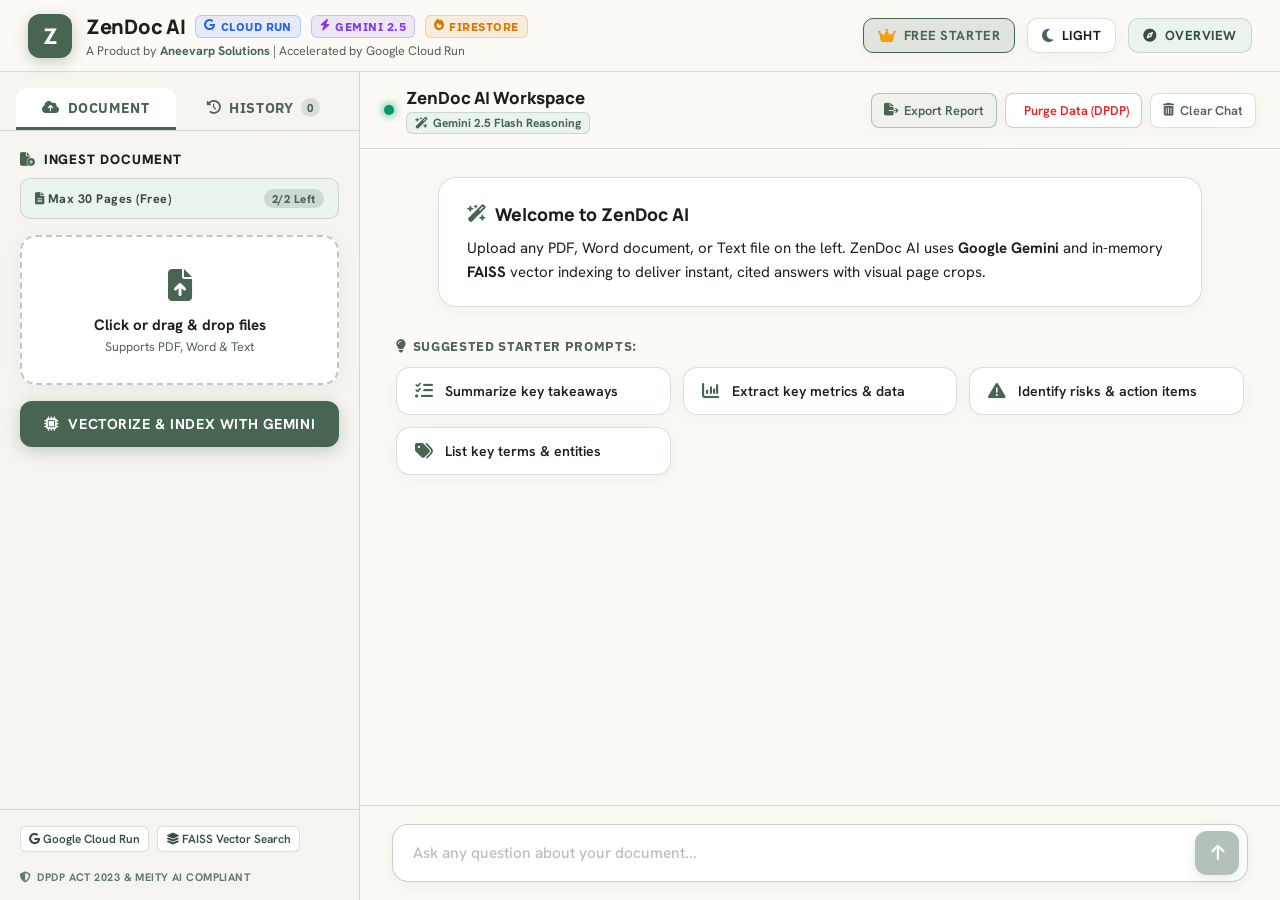
==== frontend/app.html @ d30028f1 "Add inline SVG favicon to prevent 404 console errors" ====
<!DOCTYPE html>
<html lang="en">
<head>
    <meta charset="UTF-8">
    <meta name="viewport" content="width=device-width, initial-scale=1.0">
    <title>ZenDoc AI - Enterprise Document Intelligence | Aneevarp Solutions</title>
    <link rel="icon" href="data:image/svg+xml,<svg xmlns=%22http://www.w3.org/2000/svg%22 viewBox=%220 0 100 100%22><text y=%22.9em%22 font-size=%2290%22>📄</text></svg>">
    <link rel="stylesheet" href="style.css?v=2.2.0">
    <link rel="preconnect" href="https://fonts.googleapis.com">
    <link rel="preconnect" href="https://fonts.gstatic.com" crossorigin>
    <link href="https://fonts.googleapis.com/css2?family=Hanken+Grotesk:wght@400;500;600;700&family=IBM+Plex+Sans:wght@500;600;700&family=Manrope:wght@600;700;800;900&family=JetBrains+Mono:wght@400;600&display=swap" rel="stylesheet">
    <link rel="stylesheet" href="https://cdnjs.cloudflare.com/ajax/libs/font-awesome/6.5.1/css/all.min.css">
</head>
<body>
    <!-- Top Navigation Bar -->
    <header class="top-navbar">
        <div class="brand-container">
            <a href="index.html" style="text-decoration:none;">
                <div class="brand-logo">
                    Z
                </div>
            </a>
            <div class="brand-text">
                <div class="brand-title-row">
                    <span class="brand-title">ZenDoc AI</span>
                    <span class="badge badge-gcp"><i class="fa-brands fa-google"></i> Cloud Run</span>
                    <span class="badge badge-gemini"><i class="fa-solid fa-bolt"></i> Gemini 2.5</span>
                    <span class="badge badge-firebase"><i class="fa-solid fa-fire"></i> Firestore</span>
                </div>
                <div class="brand-subtitle">A Product by <strong>Aneevarp Solutions</strong> | Accelerated by Google Cloud Run</div>
            </div>
        </div>

        <div class="nav-right">
            <!-- Active Plan Badge / Upgrade Button -->
            <a href="index.html#pricing" class="theme-toggle-btn" id="activePlanBtn" title="View & Upgrade Plan" style="background: rgba(71, 101, 80, 0.15); border-color: var(--primary); color: var(--primary); text-decoration: none;">
                <i class="fa-solid fa-crown" style="color: #F59E0B;"></i>
                <span id="activePlanLabel">Free Starter</span>
            </a>

            <!-- Theme Toggle Button (Light/Dark Mode Switcher) -->
            <button id="themeToggleBtn" class="theme-toggle-btn" title="Toggle Light / Dark Mode" aria-label="Toggle Theme">
                <i class="fa-solid fa-moon" id="themeIcon"></i>
                <span id="themeLabel">Light</span>
            </button>

            <!-- Landing Page Link -->
            <a href="index.html" class="nav-landing-link" title="View Landing Page & Pricing">
                <i class="fa-solid fa-compass"></i>
                <span>Overview</span>
            </a>

            <!-- Logged In User Profile -->
            <div id="userProfile" class="user-profile hidden">
                <div class="profile-avatar-wrapper" id="profileTrigger">
                    <img id="userAvatar" src="https://lh3.googleusercontent.com/a/default-user=s96-c" alt="Profile" class="user-avatar">
                    <div class="online-badge"></div>
                </div>
                
                <!-- Dropdown Menu -->
                <div class="profile-dropdown hidden" id="profileDropdown">
                    <div class="dropdown-header">
                        <p class="dropdown-name" id="dropdownUserName">Google Cloud User</p>
                        <p class="dropdown-email" id="dropdownUserEmail">user@googlecloud.apac</p>
                    </div>
                    <div class="dropdown-divider"></div>
                    <a href="index.html#pricing" class="dropdown-item" style="text-decoration:none; color:inherit;">
                        <i class="fa-solid fa-gem" style="color:#7C3AED;"></i>
                        <span id="dropdownPlanStatus">Plan: Free Starter</span>
                    </a>
                    <div class="dropdown-item" id="statsItem">
                        <i class="fa-solid fa-database"></i>
                        <span>Firestore Synced</span>
                    </div>
                    <div class="dropdown-divider"></div>
                    <button class="dropdown-logout-btn" id="logoutBtn">
                        <i class="fa-solid fa-arrow-right-from-bracket"></i>
                        <span>Sign Out</span>
                    </button>
                </div>
            </div>
        </div>
    </header>

    <!-- Mobile Workspace View Switcher (< 768px devices) -->
    <div class="mobile-view-switcher" id="mobileViewSwitcher">
        <button class="view-switch-btn active" id="viewBtnDocs">
            <i class="fa-solid fa-file-circle-plus"></i>
            <span>Document</span>
        </button>
        <button class="view-switch-btn" id="viewBtnChat">
            <i class="fa-solid fa-comments"></i>
            <span>Chat</span>
        </button>
    </div>

    <div class="app-container">
        <!-- Sidebar -->
        <aside class="sidebar" id="appSidebar">
            <!-- Sidebar Navigation Tabs -->
            <div class="sidebar-tabs">
                <button class="tab-btn active" id="tabUpload">
                    <i class="fa-solid fa-cloud-arrow-up"></i> Document
                </button>
                <button class="tab-btn" id="tabHistory">
                    <i class="fa-solid fa-clock-rotate-left"></i> History <span class="history-count" id="historyCount">0</span>
                </button>
            </div>

            <!-- TAB 1: Document Upload & Setup -->
            <div class="tab-content" id="uploadTabContent">
                <div class="setup-section" id="upload-section">
                    <div class="section-label">
                        <i class="fa-solid fa-file-circle-plus"></i> Ingest Document
                    </div>
                    <div class="limit-info" id="sidebarLimitInfo" style="display:flex; justify-content:space-between; align-items:center;">
                        <span id="limitInfoText"><i class="fa-solid fa-file-lines"></i> Max 30 Pages (Free)</span>
                        <span id="quotaRemainingPill" style="background:rgba(71,101,80,0.18); color:var(--primary); padding:2px 8px; border-radius:10px; font-weight:800; font-size:0.72rem;">2/2 Left</span>
                    </div>
                    <div class="file-upload-wrapper" id="dropZone">
                        <input type="file" id="pdfUpload" accept=".pdf,.docx,.txt" multiple>
                        <label for="pdfUpload" class="file-upload-btn">
                            <div class="upload-icon-pulse"><i class="fa-solid fa-file-arrow-up"></i></div>
                            <span class="upload-prompt">Click or drag & drop files</span>
                            <span class="upload-sub">Supports PDF, Word & Text</span>
                        </label>
                        <div id="file-name-container" class="file-name-container hidden">
                            <i class="fa-solid fa-file-lines"></i>
                            <span id="file-name">No file selected</span>
                        </div>
                    </div>
                    <button id="processBtn" class="primary-btn">
                        <i class="fa-solid fa-microchip"></i>
                        <span>Vectorize & Index with Gemini</span>
                    </button>
                </div>
                
                <div class="setup-section hidden" id="success-section">
                    <div class="success-icon"><i class="fa-solid fa-circle-check"></i></div>
                    <h3>Document Indexed</h3>
                    <p class="success-desc" id="successDocName">Your document is vectorized and ready for multi-turn reasoning.</p>
                    <button id="uploadAnotherBtn" class="secondary-btn">
                        <i class="fa-solid fa-arrows-rotate"></i> Upload New Document
                    </button>
                </div>

                <div id="status-indicator" class="status-hidden">
                    <div class="spinner"></div>
                    <span id="status-text">Embedding with Gemini...</span>
                </div>
            </div>

            <!-- TAB 2: Firestore History -->
            <div class="tab-content hidden" id="historyTabContent">
                <div class="history-header">
                    <span><i class="fa-solid fa-cloud"></i> Cloud Firestore History</span>
                </div>
                <div class="history-list" id="historyList">
                    <div class="history-empty">
                        <i class="fa-solid fa-box-archive"></i>
                        <p>No past sessions found. Upload a document to start a session.</p>
                    </div>
                </div>
            </div>

            <!-- Sidebar Footer Tech Badges -->
            <div class="sidebar-footer">
                <div class="tech-pill"><i class="fa-brands fa-google"></i> Google Cloud Run</div>
                <div class="tech-pill"><i class="fa-solid fa-layer-group"></i> FAISS Vector Search</div>
                <div class="sidebar-compliance-note">
                    <i class="fa-solid fa-shield-halved"></i> <span>DPDP Act 2023 & MeitY AI Compliant</span>
                </div>
            </div>
        </aside>

        <!-- Main Chat Area -->
        <main class="chat-area">
            <header class="chat-header">
                <div class="header-status">
                    <div class="glow-dot"></div>
                    <div class="chat-header-details">
                        <h2 id="activeDocTitle">ZenDoc AI Workspace</h2>
                        <span class="model-badge"><i class="fa-solid fa-wand-magic-sparkles"></i> Gemini 2.5 Flash Reasoning</span>
                    </div>
                </div>
                <div class="chat-header-actions">
                    <button id="exportReportBtn" class="icon-action-btn export-btn" title="Export Executive Intelligence Dossier (ZenDoc Pro)">
                        <i class="fa-solid fa-file-export"></i> <span>Export Report</span>
                    </button>
                    <button id="purgeDataBtn" class="icon-action-btn purge-btn" title="Purge & Erase All Document Data (DPDP Act 2023 Sec 12)">
                        <i class="fa-solid fa-shield-slash"></i> <span>Purge Data (DPDP)</span>
                    </button>
                    <button id="newChatBtn" class="icon-action-btn" title="Clear Conversation">
                        <i class="fa-solid fa-trash-can"></i> <span>Clear Chat</span>
                    </button>
                </div>
            </header>

            <!-- Chat Window Stream -->
            <div class="chat-window" id="chatWindow">
                <!-- Welcome Banner -->
                <div class="message system-msg">
                    <div class="msg-content">
                        <div class="system-welcome-title">
                            <i class="fa-solid fa-wand-magic-sparkles"></i> Welcome to ZenDoc AI
                        </div>
                        <p>Upload any PDF, Word document, or Text file on the left. ZenDoc AI uses <strong>Google Gemini</strong> and in-memory <strong>FAISS</strong> vector indexing to deliver instant, cited answers with visual page crops.</p>
                    </div>
                </div>

                <!-- Empty State Suggested Prompts -->
                <div class="suggested-prompts-container" id="suggestedPrompts">
                    <div class="prompts-title"><i class="fa-solid fa-lightbulb"></i> Suggested Starter Prompts:</div>
                    <div class="prompts-grid">
                        <button class="prompt-chip" data-prompt="Summarize this document in 5 key executive takeaways.">
                            <i class="fa-solid fa-list-check"></i>
                            <span>Summarize key takeaways</span>
                        </button>
                        <button class="prompt-chip" data-prompt="Extract all numerical data, statistics, and financial metrics from this document.">
                            <i class="fa-solid fa-chart-column"></i>
                            <span>Extract key metrics & data</span>
                        </button>
                        <button class="prompt-chip" data-prompt="What are the critical action items, risks, and recommendations outlined in this document?">
                            <i class="fa-solid fa-triangle-exclamation"></i>
                            <span>Identify risks & action items</span>
                        </button>
                        <button class="prompt-chip" data-prompt="List the main entities, organizations, and defined terms mentioned in this document.">
                            <i class="fa-solid fa-tags"></i>
                            <span>List key terms & entities</span>
                        </button>
                    </div>
                </div>
            </div>

            <!-- Chat Input Area -->
            <div class="chat-input-area">
                <div class="input-wrapper">
                    <input type="text" id="chatInput" placeholder="Ask any question about your document..." disabled>
                    <button id="sendBtn" class="send-btn" disabled title="Send message">
                        <i class="fa-solid fa-arrow-up"></i>
                    </button>
                </div>
            </div>
        </main>
    </div>

    <!-- SOFT PAYWALL & UPGRADE MODAL -->
    <div id="upgradePaywallModal" class="legal-modal-backdrop">
        <div class="legal-modal-card">
            <div class="legal-modal-header">
                <h3><i class="fa-solid fa-crown" style="color: #F59E0B;"></i> Unlock ZenDoc Pro</h3>
                <button class="legal-modal-close-btn" id="closePaywallBtn">&times;</button>
            </div>
            <div class="legal-modal-body" style="text-align: center;">
                <div style="font-size: 2.2rem; color: #F59E0B; margin-bottom: 12px;"><i class="fa-solid fa-sparkles"></i></div>
                <h4 id="paywallReasonTitle" style="font-size: 1.15rem; font-weight: 800; color: var(--text-primary); margin-bottom: 8px;">Plan Limit Reached</h4>
                <p id="paywallReasonDesc" style="font-size: 0.88rem; color: var(--text-muted); margin-bottom: 24px; line-height: 1.6;">
                    Your active plan limit has been reached. Upgrade to ZenDoc Pro or activate an instant 24-Hour Rapid Pass to proceed.
                </p>

                <div style="display: flex; flex-direction: column; gap: 12px;">
                    <a href="index.html#pricing" class="primary-btn" style="text-decoration: none; justify-content: center;">
                        <i class="fa-solid fa-crown" style="color: #F59E0B;"></i> Upgrade to ZenDoc Pro (₹299 / $8.99)
                    </a>
                    <a href="index.html#pricing" class="secondary-btn" style="text-decoration: none; justify-content: center; margin-top: 0; border-color: #F59E0B; color: #F59E0B;">
                        <i class="fa-solid fa-bolt"></i> Get 24-Hour Rapid Pass (₹49 / $0.99)
                    </a>
                </div>
            </div>
        </div>
    </div>

    <!-- DEDICATED DPDP DATA PURGE EXPLANATION & CONFIRMATION MODAL -->
    <div id="purgeExplainModal" class="legal-modal-backdrop">
        <div class="legal-modal-card" style="max-width: 500px;">
            <div class="legal-modal-header">
                <h3 style="display:flex; align-items:center; gap:8px; color:var(--danger-color); font-size:1.15rem;">
                    <i class="fa-solid fa-shield-halved"></i> 
                    <span>Data Erasure (DPDP Act 2023)</span>
                </h3>
                <button class="legal-modal-close-btn" id="closePurgeModalBtn">&times;</button>
            </div>
            <div class="legal-modal-body" style="padding: 22px 24px;">
                <div style="text-align:center; margin-bottom:16px;">
                    <div style="font-size:2.4rem; color:var(--danger-color); margin-bottom:8px;">
                        <i class="fa-solid fa-shield-slash"></i>
                    </div>
                    <h4 style="font-size:1.1rem; font-weight:800; color:var(--text-primary); margin-bottom:4px;">
                        What happens when you purge data?
                    </h4>
                    <p style="font-size:0.84rem; color:var(--text-muted); line-height:1.5;">
                        Under <strong>Section 12 of the Digital Personal Data Protection Act, 2023</strong>, exercising your Right to Erasure will immediately execute the following:
                    </p>
                </div>

                <div style="background:rgba(220,38,38,0.06); border:1px solid rgba(220,38,38,0.2); border-radius:14px; padding:14px 16px; margin-bottom:18px; font-size:0.85rem; color:var(--text-primary); display:flex; flex-direction:column; gap:10px; text-align:left;">
                    <div style="display:flex; align-items:flex-start; gap:10px;">
                        <i class="fa-solid fa-microchip" style="color:var(--danger-color); margin-top:2px;"></i>
                        <div><strong>Wipes Vector Embeddings:</strong> Clears all in-memory FAISS vector representations immediately.</div>
                    </div>
                    <div style="display:flex; align-items:flex-start; gap:10px;">
                        <i class="fa-solid fa-file-excel" style="color:var(--danger-color); margin-top:2px;"></i>
                        <div><strong>Deletes Cached Snippets:</strong> Removes temporary document chunks & visual crop buffers from container memory.</div>
                    </div>
                    <div style="display:flex; align-items:flex-start; gap:10px;">
                        <i class="fa-solid fa-database" style="color:var(--danger-color); margin-top:2px;"></i>
                        <div><strong>Clears Firestore Record:</strong> Erases the active session and chat messages from Cloud Firestore.</div>
                    </div>
                </div>

                <p style="font-size:0.82rem; font-weight:700; color:var(--danger-color); text-align:center; margin-bottom:18px;">
                    ⚠️ This action cannot be reversed. You will need to re-upload your document to ask questions again.
                </p>

                <div style="display:flex; gap:10px; justify-content:center;">
                    <button class="secondary-btn" id="cancelPurgeBtn" style="margin-top:0; width:45%; justify-content:center;">
                        <i class="fa-solid fa-xmark"></i> Keep Data
                    </button>
                    <button class="primary-btn" id="confirmPurgeBtn" style="width:55%; background:var(--danger-color); justify-content:center; box-shadow:0 4px 15px rgba(220,38,38,0.35);">
                        <i class="fa-solid fa-trash-can"></i> Yes, Purge All
                    </button>
                </div>
            </div>
        </div>
    </div>

    <!-- CUSTOM CONFIRMATION MODAL -->
    <div id="confirmActionModal" class="legal-modal-backdrop">
        <div class="legal-modal-card" style="max-width: 460px;">
            <div class="legal-modal-header">
                <h3 id="confirmModalTitle"><i class="fa-solid fa-shield-halved" style="color:var(--primary);"></i> Confirmation</h3>
                <button class="legal-modal-close-btn" id="closeConfirmModalBtn">&times;</button>
            </div>
            <div class="legal-modal-body" style="text-align: center;">
                <div id="confirmModalIcon" style="font-size: 2.2rem; color: var(--danger-color); margin-bottom: 12px;">
                    <i class="fa-solid fa-triangle-exclamation"></i>
                </div>
                <h4 id="confirmModalSubtitle" style="font-size: 1.05rem; font-weight: 800; color: var(--text-primary); margin-bottom: 8px;">Are you sure?</h4>
                <p id="confirmModalDesc" style="font-size: 0.86rem; color: var(--text-muted); margin-bottom: 22px; line-height: 1.6;">
                    This action cannot be undone.
                </p>
                <div style="display: flex; gap: 10px; justify-content: center;">
                    <button class="secondary-btn" id="confirmCancelBtn" style="margin-top: 0; width: 45%;">Cancel</button>
                    <button class="primary-btn" id="confirmProceedBtn" style="width: 55%; background: var(--danger-color);">Confirm</button>
                </div>
            </div>
        </div>
    </div>

    <!-- IMAGE LIGHTBOX MODAL -->
    <div id="imageLightboxModal" class="legal-modal-backdrop" style="background: rgba(0,0,0,0.85); z-index: 10000000;">
        <div style="position: relative; max-width: 90vw; max-height: 90vh; display: flex; flex-direction: column; align-items: center;">
            <button id="closeLightboxBtn" style="position: absolute; top: -45px; right: 0; background: none; border: none; color: #FFFFFF; font-size: 2.2rem; cursor: pointer; line-height: 1;">&times;</button>
            <img id="lightboxImg" src="" alt="Visual Grounding Citation Zoom" style="max-width: 100%; max-height: 85vh; border-radius: 12px; box-shadow: 0 20px 50px rgba(0,0,0,0.6); border: 2px solid rgba(255,255,255,0.2);">
            <div id="lightboxCaption" style="color: #F8FAFC; margin-top: 12px; font-weight: 700; font-size: 0.92rem; font-family: 'Manrope', sans-serif;"></div>
        </div>
    </div>

    <!-- TOAST NOTIFICATION CONTAINER -->
    <div id="toastBox" class="toast-container"></div>

    <!-- Scripts -->
    <script type="module" src="firebase-config.js"></script>
    <script type="module" src="script.js"></script>
</body>
</html>
---- frontend/style.css ----
/* ==============================================================================
   Aneevarp DocAI — Enterprise Workspace Stylesheet (Light & Dark Dual Engine)
   Brand-aligned with Aneevarp Solutions (https://aneevarpsolutions.vercel.app/)
   ============================================================================== */

/* ==============================================================================
   1. CSS VARIABLES & THEME TOKENS
   ============================================================================== */

/* LIGHT MODE (Default: Ivory, Forest Sage, Deep Slate) */
:root, [data-theme="light"] {
    --bg-main: #FCFAF5;
    --bg-surface: #FFFFFF;
    --bg-surface-elevated: #F7F6F1;
    --bg-sidebar: #F5F4EE;
    --bg-navbar: #FCFAF5;
    
    --text-primary: #1A1F1F;
    --text-secondary: #354E3D;
    --text-muted: #526357;
    --text-dim: #738478;
    
    --primary: #476550;
    --primary-hover: #37503E;
    --primary-container: #7D9D85;
    --primary-fixed: #C9EBD0;
    --primary-light: #EBF3ED;
    --on-primary: #FFFFFF;
    
    --sage-muted: #A2BCA8;
    --border-color: rgba(71, 101, 80, 0.2);
    --border-hover: #476550;
    
    --card-shadow: 0 4px 20px rgba(26, 31, 31, 0.05);
    --card-shadow-hover: 0 10px 30px rgba(26, 31, 31, 0.09);
    
    --gcp-blue: #2563EB;
    --gemini-purple: #7C3AED;
    --success-color: #059669;
    --warning-color: #D97706;
    --danger-color: #DC2626;
    
    --user-msg-bg: #476550;
    --user-msg-text: #FFFFFF;
    --ai-msg-bg: #FFFFFF;
    --ai-msg-text: #1A1F1F;
    --ai-msg-border: rgba(71, 101, 80, 0.2);
    
    --input-bg: #FFFFFF;
    --input-border: rgba(71, 101, 80, 0.3);
    --input-text: #1A1F1F;
}

/* DARK MODE (Deep Forest Obsidian, Emerald Glow, Crisp White) */
[data-theme="dark"] {
    --bg-main: #0B100E;
    --bg-surface: #131C17;
    --bg-surface-elevated: #17221C;
    --bg-sidebar: #0E1612;
    --bg-navbar: #0B100E;
    
    --text-primary: #F8FAFC;
    --text-secondary: #C9EBD0;
    --text-muted: #94A3B8;
    --text-dim: #64748B;
    
    --primary: #476550;
    --primary-hover: #5A7D65;
    --primary-container: #7D9D85;
    --primary-fixed: #C9EBD0;
    --primary-light: rgba(71, 101, 80, 0.25);
    --on-primary: #FFFFFF;
    
    --sage-muted: #A2BCA8;
    --border-color: rgba(162, 188, 168, 0.2);
    --border-hover: #7D9D85;
    
    --card-shadow: 0 4px 20px rgba(0, 0, 0, 0.4);
    --card-shadow-hover: 0 10px 30px rgba(0, 0, 0, 0.6);
    
    --gcp-blue: #60A5FA;
    --gemini-purple: #A78BFA;
    --success-color: #10B981;
    --warning-color: #F59E0B;
    --danger-color: #EF4444;
    
    --user-msg-bg: rgba(71, 101, 80, 0.4);
    --user-msg-text: #F8FAFC;
    --ai-msg-bg: #131C17;
    --ai-msg-text: #F8FAFC;
    --ai-msg-border: rgba(162, 188, 168, 0.2);
    
    --input-bg: #131C17;
    --input-border: rgba(162, 188, 168, 0.25);
    --input-text: #F8FAFC;
}

/* ==============================================================================
   2. GLOBAL RESETS & TYPOGRAPHY
   ============================================================================== */
* {
    box-sizing: border-box;
    margin: 0;
    padding: 0;
    font-family: 'Hanken Grotesk', 'Inter', system-ui, -apple-system, sans-serif;
    transition: background-color 0.2s ease, border-color 0.2s ease, color 0.2s ease;
}

h1, h2, h3, h4, .brand-title {
    font-family: 'Manrope', sans-serif;
}

.badge, .font-caps, .limit-info, .history-header, .prompts-title {
    font-family: 'IBM Plex Sans', sans-serif;
    letter-spacing: 0.04em;
}

body {
    background-color: var(--bg-main);
    color: var(--text-primary);
    height: 100vh;
    display: flex;
    flex-direction: column;
    overflow: hidden;
}

/* ==============================================================================
   3. TOP NAVIGATION BAR
   ============================================================================== */
.top-navbar {
    height: 72px;
    background: var(--bg-navbar);
    border-bottom: 1px solid var(--border-color);
    display: flex;
    justify-content: space-between;
    align-items: center;
    padding: 0 28px;
    z-index: 100;
}

.brand-container {
    display: flex;
    align-items: center;
    gap: 14px;
}

.brand-logo {
    width: 44px;
    height: 44px;
    border-radius: 12px;
    background: var(--primary);
    display: flex;
    align-items: center;
    justify-content: center;
    font-family: 'Manrope', sans-serif;
    font-size: 1.35rem;
    font-weight: 800;
    color: var(--on-primary);
    box-shadow: 0 4px 15px rgba(71, 101, 80, 0.3);
    cursor: pointer;
    transition: transform 0.2s ease;
}

.brand-logo:hover {
    transform: scale(1.05);
}

.brand-text {
    display: flex;
    flex-direction: column;
    gap: 3px;
}

.brand-title-row {
    display: flex;
    align-items: center;
    gap: 10px;
}

.brand-title {
    font-size: 1.25rem;
    font-weight: 800;
    color: var(--text-primary);
    letter-spacing: -0.3px;
}

.badge {
    font-size: 0.72rem;
    font-weight: 700;
    padding: 3px 8px;
    border-radius: 6px;
    display: inline-flex;
    align-items: center;
    gap: 5px;
    text-transform: uppercase;
}

.badge-gcp {
    background: rgba(37, 99, 235, 0.1);
    color: var(--gcp-blue);
    border: 1px solid rgba(37, 99, 235, 0.25);
}

.badge-gemini {
    background: rgba(124, 58, 237, 0.1);
    color: var(--gemini-purple);
    border: 1px solid rgba(124, 58, 237, 0.25);
}

.badge-firebase {
    background: rgba(217, 119, 6, 0.1);
    color: var(--warning-color);
    border: 1px solid rgba(217, 119, 6, 0.25);
}

.brand-subtitle {
    font-size: 0.78rem;
    color: var(--text-muted);
}
.brand-subtitle strong {
    color: var(--primary);
    font-weight: 700;
}

/* User & Controls Section */
.nav-right {
    display: flex;
    align-items: center;
    gap: 12px;
}

/* THEME TOGGLE BUTTON */
.theme-toggle-btn {
    background: var(--bg-surface);
    border: 1px solid var(--border-color);
    color: var(--text-primary);
    padding: 8px 14px;
    border-radius: 10px;
    font-size: 0.82rem;
    font-weight: 700;
    font-family: 'IBM Plex Sans', sans-serif;
    text-transform: uppercase;
    letter-spacing: 0.04em;
    cursor: pointer;
    display: flex;
    align-items: center;
    gap: 8px;
    box-shadow: var(--card-shadow);
    transition: all 0.2s cubic-bezier(0.16, 1, 0.3, 1);
}

.theme-toggle-btn:hover {
    border-color: var(--primary);
    color: var(--primary);
    transform: translateY(-1px);
    box-shadow: var(--card-shadow-hover);
}

.theme-toggle-btn i {
    font-size: 0.95rem;
    color: var(--primary);
}

.nav-landing-link {
    display: flex;
    align-items: center;
    gap: 8px;
    color: var(--text-secondary);
    text-decoration: none;
    font-size: 0.82rem;
    font-weight: 700;
    font-family: 'IBM Plex Sans', sans-serif;
    text-transform: uppercase;
    letter-spacing: 0.04em;
    padding: 8px 14px;
    border-radius: 10px;
    background: var(--primary-light);
    border: 1px solid var(--border-color);
    transition: all 0.2s ease;
}

.nav-landing-link:hover {
    background: rgba(71, 101, 80, 0.18);
    border-color: var(--primary);
    color: var(--primary);
    transform: translateY(-1px);
}

.google-auth-btn {
    background: #FFFFFF;
    color: #1F2937;
    border: 1px solid rgba(0, 0, 0, 0.12);
    padding: 8px 16px;
    border-radius: 10px;
    font-size: 0.85rem;
    font-weight: 700;
    font-family: 'IBM Plex Sans', sans-serif;
    text-transform: uppercase;
    letter-spacing: 0.03em;
    display: flex;
    align-items: center;
    gap: 8px;
    cursor: pointer;
    transition: all 0.2s ease;
    box-shadow: 0 2px 8px rgba(0, 0, 0, 0.06);
}

.google-auth-btn img {
    width: 18px;
    height: 18px;
}

.google-auth-btn:hover {
    background: #F8FAFC;
    transform: translateY(-1px);
    box-shadow: 0 4px 14px rgba(0, 0, 0, 0.12);
}

.user-profile {
    position: relative;
}

.profile-avatar-wrapper {
    position: relative;
    cursor: pointer;
    display: flex;
    align-items: center;
    border-radius: 50%;
    padding: 2px;
    border: 2px solid var(--primary);
    transition: all 0.2s ease;
}

.profile-avatar-wrapper:hover {
    transform: scale(1.05);
}

.user-avatar {
    width: 36px;
    height: 36px;
    border-radius: 50%;
    object-fit: cover;
}

.online-badge {
    position: absolute;
    bottom: 0;
    right: 0;
    width: 10px;
    height: 10px;
    background: var(--success-color);
    border-radius: 50%;
    border: 2px solid var(--bg-main);
}

.profile-dropdown {
    position: absolute;
    top: calc(100% + 12px);
    right: 0;
    width: 240px;
    background: var(--bg-surface);
    border: 1px solid var(--border-color);
    border-radius: 16px;
    padding: 12px;
    box-shadow: var(--card-shadow-hover);
    animation: dropdownFadeIn 0.2s ease;
    z-index: 200;
}

@keyframes dropdownFadeIn {
    from { opacity: 0; transform: translateY(-8px); }
    to { opacity: 1; transform: translateY(0); }
}

.dropdown-header {
    padding: 8px 10px;
}

.dropdown-name {
    font-size: 0.92rem;
    font-weight: 700;
    color: var(--text-primary);
}

.dropdown-email {
    font-size: 0.78rem;
    color: var(--text-muted);
    overflow: hidden;
    text-overflow: ellipsis;
    white-space: nowrap;
    margin-top: 2px;
}

.dropdown-divider {
    height: 1px;
    background: var(--border-color);
    margin: 8px 0;
}

.dropdown-item {
    padding: 8px 10px;
    font-size: 0.82rem;
    color: var(--text-secondary);
    display: flex;
    align-items: center;
    gap: 10px;
    font-weight: 600;
}

.dropdown-logout-btn {
    width: 100%;
    background: rgba(220, 38, 38, 0.08);
    color: var(--danger-color);
    border: 1px solid rgba(220, 38, 38, 0.25);
    padding: 9px;
    border-radius: 8px;
    font-size: 0.85rem;
    font-weight: 700;
    font-family: 'IBM Plex Sans', sans-serif;
    text-transform: uppercase;
    cursor: pointer;
    display: flex;
    align-items: center;
    justify-content: center;
    gap: 8px;
    transition: all 0.2s ease;
}

.dropdown-logout-btn:hover {
    background: rgba(220, 38, 38, 0.16);
}

/* ==============================================================================
   4. MAIN APP LAYOUT (SIDEBAR + CHAT AREA)
   ============================================================================== */
.app-container {
    display: flex;
    flex: 1;
    overflow: hidden;
    position: relative;
}

/* SIDEBAR */
.sidebar {
    width: 360px;
    background: var(--bg-sidebar);
    border-right: 1px solid var(--border-color);
    display: flex;
    flex-direction: column;
    z-index: 10;
}

/* Sidebar Navigation Tabs */
.sidebar-tabs {
    display: flex;
    padding: 16px 16px 0;
    gap: 8px;
    border-bottom: 1px solid var(--border-color);
}

.tab-btn {
    flex: 1;
    background: transparent;
    border: none;
    color: var(--text-muted);
    padding: 10px 14px;
    font-size: 0.86rem;
    font-weight: 700;
    font-family: 'IBM Plex Sans', sans-serif;
    text-transform: uppercase;
    letter-spacing: 0.04em;
    border-radius: 10px 10px 0 0;
    cursor: pointer;
    display: flex;
    align-items: center;
    justify-content: center;
    gap: 8px;
    transition: all 0.2s ease;
    border-bottom: 3px solid transparent;
}

.tab-btn:hover {
    color: var(--text-primary);
    background: rgba(71, 101, 80, 0.06);
}

.tab-btn.active {
    color: var(--primary);
    background: var(--bg-surface);
    border-bottom: 3px solid var(--primary);
}

.history-count {
    background: rgba(71, 101, 80, 0.15);
    color: var(--primary);
    font-size: 0.72rem;
    padding: 2px 6px;
    border-radius: 10px;
    font-weight: 800;
}

.tab-btn.active .history-count {
    background: var(--primary);
    color: white;
}

/* Tab Content */
.tab-content {
    flex: 1;
    padding: 20px;
    overflow-y: auto;
    display: flex;
    flex-direction: column;
}

/* UPLOAD SECTION */
.section-label {
    font-size: 0.84rem;
    text-transform: uppercase;
    letter-spacing: 0.06em;
    font-weight: 800;
    color: var(--text-primary);
    margin-bottom: 10px;
    display: flex;
    align-items: center;
    gap: 8px;
}
.section-label i {
    color: var(--primary);
}

.limit-info {
    font-size: 0.78rem;
    color: var(--text-secondary);
    background: var(--primary-light);
    padding: 10px 14px;
    border-radius: 10px;
    margin-bottom: 16px;
    display: flex;
    align-items: center;
    gap: 8px;
    border: 1px solid var(--border-color);
    font-weight: 700;
}
.limit-info i {
    color: var(--primary);
}

.file-upload-wrapper {
    position: relative;
    margin-bottom: 16px;
}

.file-upload-wrapper input[type="file"] { 
    display: none; 
}

.file-upload-btn {
    display: flex;
    flex-direction: column;
    align-items: center;
    justify-content: center;
    padding: 28px 16px;
    background: var(--bg-surface);
    border: 2px dashed rgba(71, 101, 80, 0.35);
    border-radius: 16px;
    text-align: center;
    cursor: pointer;
    box-shadow: var(--card-shadow);
    transition: all 0.3s cubic-bezier(0.16, 1, 0.3, 1);
}

.file-upload-btn:hover {
    background: var(--primary-light);
    border-color: var(--primary);
    transform: translateY(-2px);
    box-shadow: var(--card-shadow-hover);
}

.upload-icon-pulse {
    font-size: 2rem;
    color: var(--primary);
    margin-bottom: 8px;
}

.upload-prompt {
    font-size: 0.94rem;
    font-weight: 700;
    color: var(--text-primary);
}

.upload-sub {
    font-size: 0.78rem;
    color: var(--text-muted);
    margin-top: 4px;
}

.file-name-container {
    margin-top: 10px;
    padding: 10px 14px;
    background: var(--primary-light);
    border: 1px solid var(--border-color);
    border-radius: 10px;
    font-size: 0.84rem;
    font-weight: 700;
    color: var(--primary);
    display: flex;
    align-items: center;
    gap: 8px;
    overflow: hidden;
}

#file-name {
    white-space: nowrap;
    overflow: hidden;
    text-overflow: ellipsis;
}

.primary-btn {
    width: 100%;
    background: var(--primary);
    color: var(--on-primary) !important;
    border: none;
    padding: 14px;
    border-radius: 12px;
    font-weight: 700;
    font-family: 'IBM Plex Sans', sans-serif;
    text-transform: uppercase;
    letter-spacing: 0.04em;
    cursor: pointer;
    transition: all 0.3s cubic-bezier(0.16, 1, 0.3, 1);
    display: flex;
    justify-content: center;
    align-items: center;
    gap: 10px;
    font-size: 0.9rem;
    box-shadow: 0 4px 15px rgba(71, 101, 80, 0.28);
}

.primary-btn:hover:not(:disabled) {
    background: var(--primary-hover);
    transform: translateY(-2px);
    box-shadow: 0 8px 25px rgba(71, 101, 80, 0.4);
}

.primary-btn:disabled {
    opacity: 0.65;
    cursor: not-allowed;
    box-shadow: none;
}

.secondary-btn {
    width: 100%;
    background: var(--bg-surface);
    color: var(--text-primary);
    border: 1px solid var(--border-color);
    padding: 12px;
    border-radius: 12px;
    font-weight: 700;
    font-family: 'IBM Plex Sans', sans-serif;
    text-transform: uppercase;
    letter-spacing: 0.04em;
    cursor: pointer;
    transition: all 0.2s ease;
    display: flex;
    justify-content: center;
    align-items: center;
    gap: 8px;
    margin-top: 15px;
    font-size: 0.85rem;
}

.secondary-btn:hover {
    background: var(--primary-light);
    border-color: var(--primary);
    color: var(--primary);
}

/* SUCCESS SECTION */
.hidden { display: none !important; }

#success-section {
    text-align: center;
    background: rgba(5, 150, 105, 0.08);
    border: 1px solid rgba(5, 150, 105, 0.25);
    padding: 24px 16px;
    border-radius: 16px;
    animation: fadeIn 0.3s ease;
}

.success-icon {
    font-size: 2.8rem;
    color: var(--success-color);
    margin-bottom: 10px;
}

.success-desc {
    font-size: 0.88rem;
    color: var(--text-primary);
    line-height: 1.5;
}

/* STATUS SPINNER */
.status-hidden { display: none !important; }
#status-indicator {
    display: flex;
    align-items: center;
    justify-content: center;
    gap: 12px;
    margin-top: 16px;
    padding: 14px;
    background: var(--bg-surface);
    border-radius: 12px;
    border: 1px solid var(--border-color);
    font-size: 0.85rem;
    font-weight: 700;
    color: var(--primary);
}

.spinner {
    width: 20px;
    height: 20px;
    border: 3px solid rgba(71, 101, 80, 0.2);
    border-top-color: var(--primary);
    border-radius: 50%;
    animation: spin 1s linear infinite;
}

@keyframes spin { to { transform: rotate(360deg); } }

/* HISTORY LIST */
.history-header {
    font-size: 0.82rem;
    color: var(--text-muted);
    font-family: 'IBM Plex Sans', sans-serif;
    text-transform: uppercase;
    letter-spacing: 0.05em;
    font-weight: 700;
    margin-bottom: 12px;
}

.history-list {
    display: flex;
    flex-direction: column;
    gap: 10px;
}

.history-item {
    background: var(--bg-surface);
    border: 1px solid var(--border-color);
    border-radius: 12px;
    padding: 12px 14px;
    cursor: pointer;
    transition: all 0.2s ease;
    display: flex;
    align-items: center;
    justify-content: space-between;
    gap: 10px;
    box-shadow: var(--card-shadow);
}

.history-item:hover {
    background: var(--primary-light);
    border-color: var(--primary);
    transform: translateX(2px);
}

.history-item.active {
    background: var(--primary-light);
    border-color: var(--primary);
}

.history-info {
    display: flex;
    flex-direction: column;
    gap: 3px;
    overflow: hidden;
}

.history-title {
    font-size: 0.88rem;
    font-weight: 700;
    color: var(--text-primary);
    white-space: nowrap;
    overflow: hidden;
    text-overflow: ellipsis;
}

.history-meta {
    font-size: 0.74rem;
    color: var(--text-muted);
    display: flex;
    align-items: center;
    gap: 6px;
}

.history-delete-btn {
    background: transparent;
    border: none;
    color: var(--text-muted);
    font-size: 0.85rem;
    cursor: pointer;
    padding: 6px;
    border-radius: 6px;
    transition: all 0.2s ease;
}

.history-delete-btn:hover {
    color: var(--danger-color);
    background: rgba(220, 38, 38, 0.1);
}

.history-empty {
    text-align: center;
    padding: 40px 16px;
    color: var(--text-muted);
}
.history-empty i {
    font-size: 2.2rem;
    margin-bottom: 12px;
    opacity: 0.5;
}
.history-empty p {
    font-size: 0.84rem;
    line-height: 1.5;
}

/* Sidebar Footer */
.sidebar-footer {
    padding: 16px 20px;
    border-top: 1px solid var(--border-color);
    display: flex;
    flex-wrap: wrap;
    gap: 8px;
}

.tech-pill {
    font-size: 0.74rem;
    font-weight: 600;
    color: var(--text-secondary);
    background: var(--bg-surface);
    padding: 4px 8px;
    border-radius: 6px;
    border: 1px solid var(--border-color);
}

/* ==============================================================================
   5. MAIN CHAT AREA
   ============================================================================== */
.chat-area {
    flex: 1;
    display: flex;
    flex-direction: column;
    position: relative;
    background: var(--bg-main);
}

.chat-header {
    padding: 14px 24px;
    border-bottom: 1px solid var(--border-color);
    display: flex;
    justify-content: space-between;
    align-items: center;
    gap: 16px;
    background: var(--bg-navbar);
}

.header-status {
    display: flex;
    align-items: center;
    gap: 12px;
    min-width: 0;
    flex: 1;
}

.chat-header-details {
    min-width: 0;
}

.glow-dot {
    width: 10px;
    height: 10px;
    background: var(--success-color);
    border-radius: 50%;
    box-shadow: 0 0 10px var(--success-color);
    animation: pulse 2s infinite;
    flex-shrink: 0;
}

@keyframes pulse {
    0% { transform: scale(1); opacity: 1; }
    50% { transform: scale(1.3); opacity: 0.6; }
    100% { transform: scale(1); opacity: 1; }
}

.chat-header-details h2 {
    font-size: 1.05rem;
    font-weight: 800;
    color: var(--text-primary);
    white-space: nowrap;
    overflow: hidden;
    text-overflow: ellipsis;
    margin: 0;
}

.model-badge {
    font-size: 0.74rem;
    font-weight: 700;
    color: var(--primary);
    background: var(--primary-light);
    border: 1px solid var(--border-color);
    padding: 2px 8px;
    border-radius: 6px;
    display: inline-flex;
    align-items: center;
    gap: 5px;
    margin-top: 3px;
}

.chat-header-actions {
    display: flex;
    align-items: center;
    gap: 8px;
    flex-shrink: 0;
}

.icon-action-btn {
    background: var(--bg-surface);
    border: 1px solid var(--border-color);
    color: var(--text-muted);
    padding: 8px 12px;
    border-radius: 8px;
    font-size: 0.8rem;
    font-weight: 600;
    cursor: pointer;
    display: flex;
    align-items: center;
    gap: 6px;
    box-shadow: var(--card-shadow);
    transition: all 0.2s ease;
    white-space: nowrap;
}

.icon-action-btn:hover {
    background: rgba(220, 38, 38, 0.08);
    color: var(--danger-color);
    border-color: var(--danger-color);
}

.icon-action-btn.export-btn {
    border-color: rgba(71, 101, 80, 0.35);
    color: var(--primary);
    background: rgba(71, 101, 80, 0.06);
}

.icon-action-btn.export-btn:hover {
    background: var(--primary);
    color: #FFFFFF !important;
    border-color: var(--primary);
}

.icon-action-btn.purge-btn {
    border-color: rgba(220, 38, 38, 0.3);
    color: var(--danger-color);
}

.icon-action-btn.purge-btn:hover {
    background: rgba(220, 38, 38, 0.12);
    border-color: var(--danger-color);
}

.sidebar-compliance-note {
    width: 100%;
    margin-top: 10px;
    font-size: 0.68rem;
    font-weight: 700;
    color: var(--primary);
    text-transform: uppercase;
    letter-spacing: 0.04em;
    display: flex;
    align-items: center;
    gap: 6px;
    opacity: 0.85;
}

/* AI STATUTORY LABELS (MeitY AI Compliance) */
.ai-statutory-label {
    font-size: 0.72rem;
    font-weight: 700;
    color: var(--primary);
    text-transform: uppercase;
    letter-spacing: 0.05em;
    margin-bottom: 6px;
    display: flex;
    align-items: center;
    gap: 6px;
    font-family: 'IBM Plex Sans', sans-serif;
}

.shimmer-box {
    display: flex;
    flex-direction: column;
    gap: 8px;
    min-width: 280px;
}

.shimmer-line {
    height: 12px;
    border-radius: 6px;
    background: linear-gradient(90deg, rgba(162, 188, 168, 0.2) 25%, rgba(162, 188, 168, 0.45) 50%, rgba(162, 188, 168, 0.2) 75%);
    background-size: 200% 100%;
    animation: shimmerAnim 1.4s infinite;
}

.line-1 { width: 90%; }
.line-2 { width: 75%; }
.line-3 { width: 50%; }

@keyframes shimmerAnim {
    0% { background-position: 200% 0; }
    100% { background-position: -200% 0; }
}

.error-bubble {
    color: var(--danger-color);
    display: flex;
    align-items: center;
    gap: 8px;
    font-weight: 600;
}

/* CHAT WINDOW STREAM */
.chat-window {
    flex: 1;
    padding: 28px 36px;
    overflow-y: auto;
    display: flex;
    flex-direction: column;
    gap: 22px;
    scroll-behavior: smooth;
    background: var(--bg-main);
}

.chat-window::-webkit-scrollbar {
    width: 6px;
}
.chat-window::-webkit-scrollbar-thumb {
    background: var(--sage-muted);
    border-radius: 3px;
}

.message {
    max-width: 82%;
    animation: fadeIn 0.35s ease;
}

@keyframes fadeIn {
    from { opacity: 0; transform: translateY(10px); }
    to { opacity: 1; transform: translateY(0); }
}

.user-msg {
    align-self: flex-end;
}
.user-msg .msg-content {
    background: var(--user-msg-bg);
    color: var(--user-msg-text);
    padding: 14px 20px;
    border-radius: 18px 18px 4px 18px;
    font-size: 0.96rem;
    font-weight: 500;
    box-shadow: 0 4px 15px rgba(71, 101, 80, 0.25);
    line-height: 1.5;
}

.ai-msg {
    align-self: flex-start;
}
.ai-msg .msg-content {
    background: var(--ai-msg-bg);
    color: var(--ai-msg-text);
    border: 1px solid var(--ai-msg-border);
    padding: 22px 26px;
    border-radius: 18px 18px 18px 4px;
    line-height: 1.7;
    font-size: 0.96rem;
    box-shadow: var(--card-shadow);
}

.ai-msg .msg-content ul, 
.ai-msg .msg-content ol {
    margin: 10px 0 10px 20px;
}

.ai-msg .msg-content li {
    margin-bottom: 6px;
}

.ai-msg .msg-content b, 
.ai-msg .msg-content strong {
    color: var(--primary);
    font-weight: 800;
}

.ai-msg .msg-content a {
    color: var(--gcp-blue);
    text-decoration: underline;
}

.ai-msg .msg-content code {
    background: var(--primary-light);
    padding: 2px 6px;
    border-radius: 4px;
    font-size: 0.88rem;
    color: var(--primary);
    font-family: 'JetBrains Mono', monospace;
    font-weight: 600;
}

.ai-msg .msg-content table {
    width: 100%;
    border-collapse: collapse;
    margin: 14px 0;
    font-size: 0.88rem;
    border: 1px solid var(--border-color);
    border-radius: 10px;
    overflow: hidden;
    box-shadow: 0 2px 8px rgba(0, 0, 0, 0.04);
}

.ai-msg .msg-content th {
    background: var(--primary-light);
    color: var(--primary);
    font-weight: 800;
    text-align: left;
    padding: 10px 14px;
    border-bottom: 1.5px solid var(--border-color);
}

.ai-msg .msg-content td {
    padding: 9px 14px;
    border-bottom: 1px solid var(--border-color);
    color: var(--text-primary);
}

.ai-msg .msg-content tr:nth-child(even) {
    background: rgba(162, 188, 168, 0.08);
}

.ai-msg .msg-content tr:hover {
    background: rgba(162, 188, 168, 0.16);
}

.system-msg {
    align-self: center;
    max-width: 90%;
}
.system-msg .msg-content {
    background: var(--bg-surface);
    border: 1px solid var(--border-color);
    padding: 22px 28px;
    border-radius: 18px;
    color: var(--text-primary);
    font-size: 0.94rem;
    line-height: 1.6;
    box-shadow: var(--card-shadow);
}

.system-welcome-title {
    font-weight: 800;
    color: var(--text-primary);
    margin-bottom: 8px;
    font-size: 1.1rem;
    display: flex;
    align-items: center;
    gap: 8px;
    font-family: 'Manrope', sans-serif;
}
.system-welcome-title i {
    color: var(--primary);
}

/* Suggested Prompts Grid */
.suggested-prompts-container {
    margin-top: 8px;
}

.prompts-title {
    font-size: 0.84rem;
    font-weight: 800;
    font-family: 'IBM Plex Sans', sans-serif;
    text-transform: uppercase;
    letter-spacing: 0.05em;
    color: var(--text-muted);
    margin-bottom: 12px;
    display: flex;
    align-items: center;
    gap: 6px;
}

.prompts-grid {
    display: grid;
    grid-template-columns: repeat(auto-fit, minmax(240px, 1fr));
    gap: 12px;
}

.prompt-chip {
    background: var(--bg-surface);
    border: 1px solid var(--border-color);
    padding: 14px 18px;
    border-radius: 14px;
    color: var(--text-primary);
    font-size: 0.88rem;
    font-weight: 600;
    text-align: left;
    cursor: pointer;
    display: flex;
    align-items: center;
    gap: 12px;
    box-shadow: var(--card-shadow);
    transition: all 0.3s cubic-bezier(0.16, 1, 0.3, 1);
}

.prompt-chip i {
    font-size: 1.1rem;
    color: var(--primary);
    flex-shrink: 0;
}

.prompt-chip:hover {
    background: var(--primary-light);
    border-color: var(--primary);
    transform: translateY(-2px);
    box-shadow: var(--card-shadow-hover);
    color: var(--primary);
}

/* Source Image Visual Grounding */
.source-image-wrapper {
    margin-top: 16px;
    padding-top: 14px;
    border-top: 1px solid var(--border-color);
}

.source-label {
    font-size: 0.82rem;
    color: var(--primary);
    font-weight: 700;
    margin-bottom: 10px;
    display: flex;
    align-items: center;
    gap: 6px;
}

.source-image-wrapper img {
    max-width: 100%;
    border-radius: 12px;
    border: 1px solid var(--border-color);
    box-shadow: 0 8px 30px rgba(0, 0, 0, 0.12);
    cursor: pointer;
    transition: transform 0.3s;
}

.source-image-wrapper img:hover {
    transform: scale(1.02);
}

/* ==============================================================================
   6. INPUT AREA
   ============================================================================== */
.chat-input-area {
    padding: 18px 32px;
    border-top: 1px solid var(--border-color);
    background: var(--bg-navbar);
}

.input-wrapper {
    display: flex;
    align-items: center;
    gap: 10px;
    background: var(--input-bg);
    border: 1.5px solid var(--input-border);
    border-radius: 16px;
    padding: 6px 8px 6px 20px;
    box-shadow: var(--card-shadow);
    transition: all 0.2s ease;
}

.input-wrapper:focus-within {
    border-color: var(--primary);
    box-shadow: 0 0 0 3px rgba(71, 101, 80, 0.2);
}

.input-wrapper input {
    flex: 1;
    font-size: 0.96rem;
    background: transparent;
    border: none;
    color: var(--input-text);
    outline: none;
    padding: 10px 0;
    font-weight: 500;
}

.input-wrapper input::placeholder {
    color: var(--text-muted);
}

.send-btn {
    background: var(--primary);
    border: none;
    width: 44px;
    height: 44px;
    border-radius: 12px;
    color: var(--on-primary);
    cursor: pointer;
    transition: all 0.2s ease;
    font-size: 1.1rem;
    display: flex;
    justify-content: center;
    align-items: center;
    box-shadow: 0 4px 12px rgba(71, 101, 80, 0.3);
    flex-shrink: 0;
}

.send-btn:disabled, .input-wrapper input:disabled {
    opacity: 0.4;
    cursor: not-allowed;
}

.send-btn:not(:disabled):hover {
    background: var(--primary-hover);
    transform: scale(1.05);
    box-shadow: 0 6px 18px rgba(71, 101, 80, 0.5);
}

/* Mobile Workspace View Switcher (< 768px devices) */
.mobile-view-switcher {
    display: none;
    background: var(--bg-navbar);
    border-bottom: 1px solid var(--border-color);
    padding: 8px 12px;
    gap: 8px;
    z-index: 20;
}

.view-switch-btn {
    flex: 1;
    padding: 10px;
    border-radius: 10px;
    border: 1px solid var(--border-color);
    background: var(--bg-surface);
    color: var(--text-muted);
    font-weight: 700;
    font-size: 0.86rem;
    font-family: 'IBM Plex Sans', sans-serif;
    cursor: pointer;
    display: flex;
    align-items: center;
    justify-content: center;
    gap: 8px;
    transition: all 0.2s ease;
}

.view-switch-btn.active {
    background: var(--primary);
    color: #FFFFFF !important;
    border-color: var(--primary);
    box-shadow: 0 2px 8px rgba(71, 101, 80, 0.3);
}

/* ==============================================================================
   6.5 MODAL BACKDROPS & SOFT PAYWALL DIALOGS
   ============================================================================== */
.legal-modal-backdrop {
    display: none;
    position: fixed;
    top: 0;
    left: 0;
    width: 100vw;
    height: 100vh;
    background: rgba(11, 16, 14, 0.72);
    backdrop-filter: blur(8px);
    -webkit-backdrop-filter: blur(8px);
    z-index: 999999;
    align-items: center;
    justify-content: center;
    padding: 20px;
    opacity: 0;
    pointer-events: none;
    transition: opacity 0.25s ease;
}

.legal-modal-backdrop.active {
    display: flex !important;
    opacity: 1;
    pointer-events: auto;
}

.legal-modal-card {
    background: var(--bg-surface);
    border: 1px solid var(--border-color);
    border-radius: 20px;
    width: 100%;
    max-width: 520px;
    box-shadow: 0 25px 60px rgba(0, 0, 0, 0.4);
    overflow: hidden;
    animation: modalPop 0.3s cubic-bezier(0.16, 1, 0.3, 1);
}

@keyframes modalPop {
    from { opacity: 0; transform: scale(0.92) translateY(15px); }
    to { opacity: 1; transform: scale(1) translateY(0); }
}

.legal-modal-header {
    padding: 18px 24px;
    border-bottom: 1px solid var(--border-color);
    display: flex;
    align-items: center;
    justify-content: space-between;
}

.legal-modal-header h3 {
    font-size: 1.2rem;
    font-weight: 800;
    color: var(--text-primary);
    margin: 0;
}

.legal-modal-close-btn {
    background: transparent;
    border: none;
    font-size: 1.6rem;
    color: var(--text-muted);
    cursor: pointer;
    line-height: 1;
    padding: 4px 8px;
    border-radius: 6px;
    transition: all 0.2s ease;
}

.legal-modal-close-btn:hover {
    color: var(--danger-color);
    background: rgba(220, 38, 38, 0.1);
}

.legal-modal-body {
    padding: 24px;
    color: var(--text-primary);
}

/* ==============================================================================
   6.6 TOAST NOTIFICATIONS
   ============================================================================== */
.toast-container {
    position: fixed;
    bottom: 24px;
    right: 24px;
    z-index: 1000000;
    display: flex;
    flex-direction: column;
    gap: 10px;
    pointer-events: none;
}

.toast-item {
    background: var(--bg-surface);
    color: var(--text-primary);
    border: 1px solid var(--border-color);
    padding: 14px 20px;
    border-radius: 14px;
    box-shadow: 0 10px 30px rgba(0, 0, 0, 0.25);
    font-size: 0.9rem;
    font-weight: 600;
    display: flex;
    align-items: center;
    gap: 10px;
    pointer-events: auto;
    animation: toastSlide 0.3s cubic-bezier(0.16, 1, 0.3, 1);
    transition: all 0.3s ease;
}

.toast-item.success {
    border-color: var(--primary);
    border-left: 4px solid var(--primary);
}

.toast-item.error {
    border-color: var(--danger-color);
    border-left: 4px solid var(--danger-color);
}

@keyframes toastSlide {
    from { opacity: 0; transform: translateY(20px) scale(0.95); }
    to { opacity: 1; transform: translateY(0) scale(1); }
}

/* ==============================================================================
   7. RESPONSIVE QUERIES (Ultra-Wide, Tablet, Mobile & Foldables)
   ============================================================================== */
@media (min-width: 1440px) {
    .app-container {
        max-width: 1600px;
        margin: 0 auto;
    }
    .top-navbar {
        max-width: 100%;
    }
}

@media (max-width: 900px) {
    .sidebar { width: 300px; }
    .brand-subtitle { display: none; }
}

@media (max-width: 768px) {
    .mobile-view-switcher {
        display: flex;
    }
    .top-navbar {
        height: auto;
        min-height: 56px;
        padding: 8px 12px;
    }
    .brand-title-row .badge {
        display: none;
    }
    .brand-title {
        font-size: 1rem;
    }
    .theme-toggle-btn span {
        display: none;
    }
    .nav-landing-link span {
        display: none;
    }
    .google-auth-btn span {
        display: none;
    }
    .google-auth-btn {
        padding: 7px 10px;
    }
    
    .app-container {
        flex-direction: column;
        height: calc(100vh - 116px);
    }
    
    /* Toggle between full-screen sidebar and full-screen chat on mobile */
    body.mobile-view-docs .sidebar {
        display: flex !important;
        width: 100%;
        height: 100%;
        max-height: none;
        border-right: none;
        border-bottom: none;
    }
    body.mobile-view-docs .chat-area {
        display: none !important;
    }
    
    body.mobile-view-chat .sidebar {
        display: none !important;
    }
    body.mobile-view-chat .chat-area {
        display: flex !important;
        width: 100%;
        height: 100%;
    }

    .chat-header {
        padding: 10px 14px;
    }
    .chat-header-details h2 {
        font-size: 0.95rem;
    }
    .model-badge {
        font-size: 0.7rem;
        padding: 3px 8px;
    }
    .chat-input-area {
        padding: 10px 12px;
    }
    .input-wrapper {
        padding: 4px 6px 4px 14px;
    }
    .input-wrapper input {
        font-size: 0.88rem;
    }
    .send-btn {
        width: 38px;
        height: 38px;
        font-size: 0.95rem;
    }
    .prompts-grid {
        grid-template-columns: 1fr;
    }
}

@media (max-width: 420px) {
    .brand-title {
        font-size: 0.92rem;
    }
    .nav-right {
        gap: 6px;
    }
    .chat-header-actions span {
        display: none;
    }
}
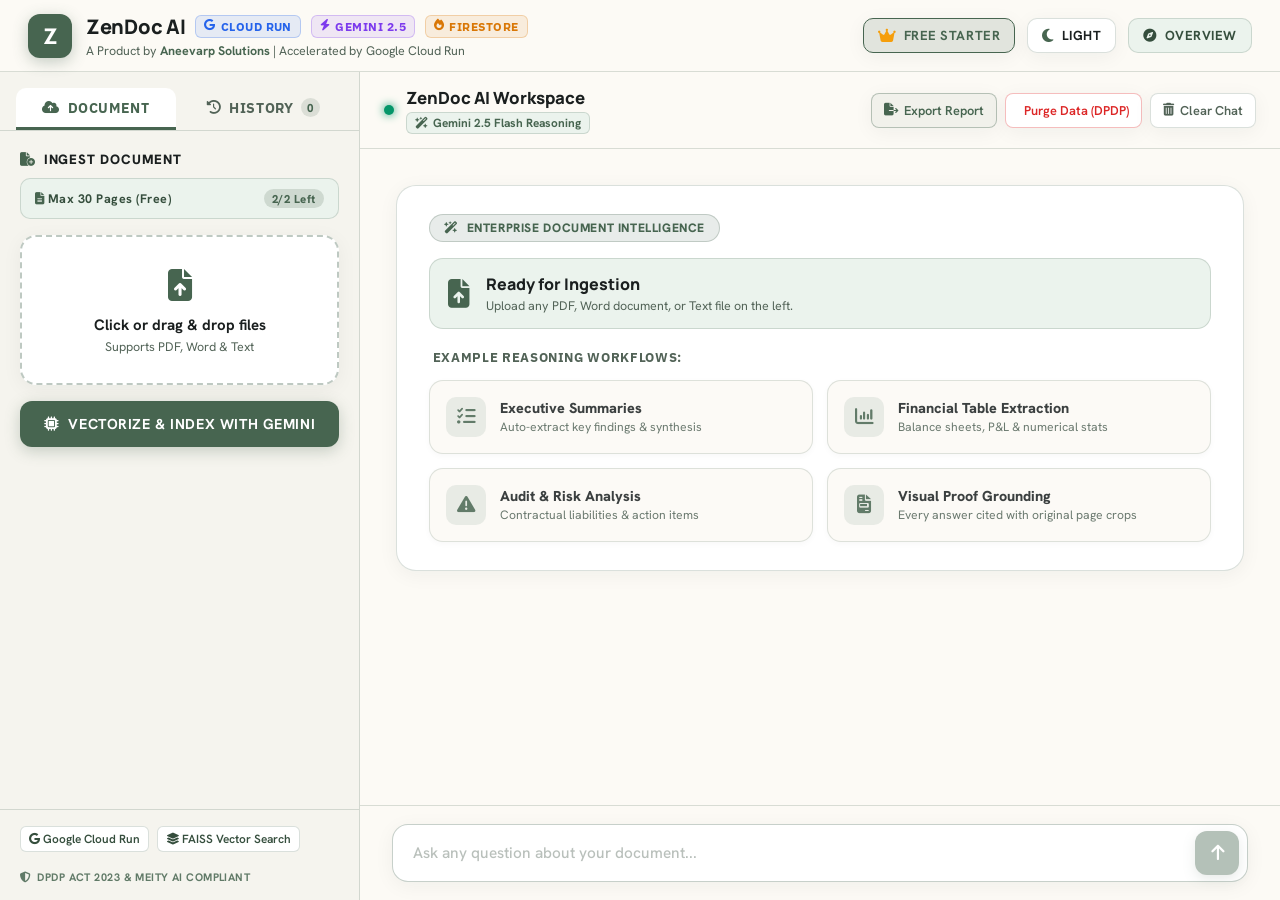
==== commit 262727f1: "Redesign post-upload workspace hero card, prompt grid, and sidebar document capsule" ====
--- a/frontend/app.html
+++ b/frontend/app.html
@@ -136,8 +136,8 @@
                 </div>
                 
                 <div class="setup-section hidden" id="success-section">
-                    <div class="success-icon"><i class="fa-solid fa-circle-check"></i></div>
-                    <h3>Document Indexed</h3>
+                    <div class="success-icon-badge"><i class="fa-solid fa-circle-check"></i></div>
+                    <div class="success-title">Document Indexed</div>
                     <p class="success-desc" id="successDocName">Your document is vectorized and ready for multi-turn reasoning.</p>
                     <button id="uploadAnotherBtn" class="secondary-btn">
                         <i class="fa-solid fa-arrows-rotate"></i> Upload New Document
@@ -198,36 +198,50 @@
 
             <!-- Chat Window Stream -->
             <div class="chat-window" id="chatWindow">
-                <!-- Welcome Banner -->
-                <div class="message system-msg">
-                    <div class="msg-content">
-                        <div class="system-welcome-title">
-                            <i class="fa-solid fa-wand-magic-sparkles"></i> Welcome to ZenDoc AI
-                        </div>
-                        <p>Upload any PDF, Word document, or Text file on the left. ZenDoc AI uses <strong>Google Gemini</strong> and in-memory <strong>FAISS</strong> vector indexing to deliver instant, cited answers with visual page crops.</p>
-                    </div>
-                </div>
-
-                <!-- Empty State Suggested Prompts -->
-                <div class="suggested-prompts-container" id="suggestedPrompts">
-                    <div class="prompts-title"><i class="fa-solid fa-lightbulb"></i> Suggested Starter Prompts:</div>
-                    <div class="prompts-grid">
-                        <button class="prompt-chip" data-prompt="Summarize this document in 5 key executive takeaways.">
-                            <i class="fa-solid fa-list-check"></i>
-                            <span>Summarize key takeaways</span>
-                        </button>
-                        <button class="prompt-chip" data-prompt="Extract all numerical data, statistics, and financial metrics from this document.">
-                            <i class="fa-solid fa-chart-column"></i>
-                            <span>Extract key metrics & data</span>
-                        </button>
-                        <button class="prompt-chip" data-prompt="What are the critical action items, risks, and recommendations outlined in this document?">
-                            <i class="fa-solid fa-triangle-exclamation"></i>
-                            <span>Identify risks & action items</span>
-                        </button>
-                        <button class="prompt-chip" data-prompt="List the main entities, organizations, and defined terms mentioned in this document.">
-                            <i class="fa-solid fa-tags"></i>
-                            <span>List key terms & entities</span>
-                        </button>
+                <div class="workspace-hero-card">
+                    <div class="hero-status-pill" style="background: rgba(71,101,80,0.12); color: var(--primary); border-color: rgba(71,101,80,0.25);">
+                        <i class="fa-solid fa-wand-magic-sparkles"></i>
+                        <span>Enterprise Document Intelligence</span>
+                    </div>
+                    <div class="hero-doc-badge">
+                        <i class="fa-solid fa-file-arrow-up hero-doc-icon"></i>
+                        <div class="hero-doc-details">
+                            <div class="hero-doc-title">Ready for Ingestion</div>
+                            <div class="hero-doc-meta">
+                                <span>Upload any PDF, Word document, or Text file on the left.</span>
+                            </div>
+                        </div>
+                    </div>
+                    <div class="hero-doc-prompt-heading"><i class="fa-solid fa-sparkles"></i> Example Reasoning Workflows:</div>
+                    <div class="hero-prompts-grid">
+                        <div class="hero-prompt-card" style="cursor:default; opacity:0.85;">
+                            <div class="prompt-icon-box"><i class="fa-solid fa-list-check"></i></div>
+                            <div class="prompt-card-text">
+                                <div class="prompt-card-title">Executive Summaries</div>
+                                <div class="prompt-card-desc">Auto-extract key findings & synthesis</div>
+                            </div>
+                        </div>
+                        <div class="hero-prompt-card" style="cursor:default; opacity:0.85;">
+                            <div class="prompt-icon-box"><i class="fa-solid fa-chart-column"></i></div>
+                            <div class="prompt-card-text">
+                                <div class="prompt-card-title">Financial Table Extraction</div>
+                                <div class="prompt-card-desc">Balance sheets, P&L & numerical stats</div>
+                            </div>
+                        </div>
+                        <div class="hero-prompt-card" style="cursor:default; opacity:0.85;">
+                            <div class="prompt-icon-box"><i class="fa-solid fa-triangle-exclamation"></i></div>
+                            <div class="prompt-card-text">
+                                <div class="prompt-card-title">Audit & Risk Analysis</div>
+                                <div class="prompt-card-desc">Contractual liabilities & action items</div>
+                            </div>
+                        </div>
+                        <div class="hero-prompt-card" style="cursor:default; opacity:0.85;">
+                            <div class="prompt-icon-box"><i class="fa-solid fa-file-invoice"></i></div>
+                            <div class="prompt-card-text">
+                                <div class="prompt-card-title">Visual Proof Grounding</div>
+                                <div class="prompt-card-desc">Every answer cited with original page crops</div>
+                            </div>
+                        </div>
                     </div>
                 </div>
             </div>
--- a/frontend/style.css
+++ b/frontend/style.css
@@ -681,23 +681,41 @@
 
 #success-section {
     text-align: center;
-    background: rgba(5, 150, 105, 0.08);
-    border: 1px solid rgba(5, 150, 105, 0.25);
-    padding: 24px 16px;
+    background: var(--bg-surface);
+    border: 1px solid var(--border-color);
+    padding: 22px 18px;
     border-radius: 16px;
+    box-shadow: var(--card-shadow);
     animation: fadeIn 0.3s ease;
 }
 
-.success-icon {
-    font-size: 2.8rem;
-    color: var(--success-color);
-    margin-bottom: 10px;
+.success-icon-badge {
+    width: 48px;
+    height: 48px;
+    background: rgba(16, 185, 129, 0.15);
+    color: #10B981;
+    border-radius: 50%;
+    display: flex;
+    align-items: center;
+    justify-content: center;
+    font-size: 1.4rem;
+    margin: 0 auto 12px;
+    border: 1.5px solid rgba(16, 185, 129, 0.3);
+}
+
+.success-title {
+    font-size: 1.05rem;
+    font-weight: 800;
+    color: var(--text-primary);
+    margin-bottom: 6px;
+    font-family: 'Manrope', sans-serif;
 }
 
 .success-desc {
-    font-size: 0.88rem;
-    color: var(--text-primary);
-    line-height: 1.5;
+    font-size: 0.82rem;
+    color: var(--text-muted);
+    line-height: 1.4;
+    word-break: break-word;
 }
 
 /* STATUS SPINNER */
@@ -1180,59 +1198,184 @@
     color: var(--primary);
 }
 
-/* Suggested Prompts Grid */
-.suggested-prompts-container {
-    margin-top: 8px;
-}
-
-.prompts-title {
-    font-size: 0.84rem;
+/* WORKSPACE HERO CARD (ENTERPRISE POST-UPLOAD & WELCOME) */
+.workspace-hero-card {
+    background: var(--bg-surface);
+    border: 1px solid var(--border-color);
+    border-radius: 20px;
+    padding: 28px 32px;
+    box-shadow: var(--card-shadow);
+    margin: 8px auto;
+    max-width: 860px;
+    width: 100%;
+    animation: fadeIn 0.35s ease;
+}
+
+.hero-status-pill {
+    display: inline-flex;
+    align-items: center;
+    gap: 8px;
+    background: rgba(16, 185, 129, 0.12);
+    color: #10B981;
+    border: 1px solid rgba(16, 185, 129, 0.25);
+    padding: 5px 14px;
+    border-radius: 20px;
+    font-size: 0.76rem;
     font-weight: 800;
+    text-transform: uppercase;
+    letter-spacing: 0.05em;
+    font-family: 'IBM Plex Sans', sans-serif;
+    margin-bottom: 16px;
+}
+
+.pulse-dot {
+    width: 8px;
+    height: 8px;
+    background: #10B981;
+    border-radius: 50%;
+    box-shadow: 0 0 0 0 rgba(16, 185, 129, 0.7);
+    animation: pulseGlow 1.8s infinite;
+}
+
+@keyframes pulseGlow {
+    0% { box-shadow: 0 0 0 0 rgba(16, 185, 129, 0.7); }
+    70% { box-shadow: 0 0 0 8px rgba(16, 185, 129, 0); }
+    100% { box-shadow: 0 0 0 0 rgba(16, 185, 129, 0); }
+}
+
+.hero-doc-badge {
+    display: flex;
+    align-items: center;
+    gap: 16px;
+    background: var(--primary-light);
+    border: 1px solid var(--border-color);
+    padding: 14px 18px;
+    border-radius: 14px;
+    margin-bottom: 20px;
+}
+
+.hero-doc-icon {
+    font-size: 1.8rem;
+    color: var(--primary);
+    flex-shrink: 0;
+}
+
+.hero-doc-details {
+    overflow: hidden;
+}
+
+.hero-doc-title {
+    font-size: 1rem;
+    font-weight: 800;
+    color: var(--text-primary);
+    white-space: nowrap;
+    overflow: hidden;
+    text-overflow: ellipsis;
+    font-family: 'Manrope', sans-serif;
+}
+
+.hero-doc-meta {
+    font-size: 0.78rem;
+    color: var(--text-muted);
+    display: flex;
+    align-items: center;
+    gap: 8px;
+    margin-top: 3px;
+}
+
+.hero-doc-prompt-heading {
+    font-size: 0.82rem;
+    font-weight: 800;
+    color: var(--text-muted);
     font-family: 'IBM Plex Sans', sans-serif;
     text-transform: uppercase;
     letter-spacing: 0.05em;
-    color: var(--text-muted);
-    margin-bottom: 12px;
-    display: flex;
-    align-items: center;
-    gap: 6px;
-}
-
-.prompts-grid {
+    margin-bottom: 14px;
+}
+
+.hero-prompts-grid {
     display: grid;
-    grid-template-columns: repeat(auto-fit, minmax(240px, 1fr));
-    gap: 12px;
-}
-
-.prompt-chip {
-    background: var(--bg-surface);
-    border: 1px solid var(--border-color);
-    padding: 14px 18px;
+    grid-template-columns: repeat(2, 1fr);
+    gap: 14px;
+}
+
+@media (max-width: 768px) {
+    .hero-prompts-grid {
+        grid-template-columns: 1fr;
+    }
+}
+
+.hero-prompt-card {
+    background: var(--bg-main);
+    border: 1px solid var(--border-color);
     border-radius: 14px;
-    color: var(--text-primary);
-    font-size: 0.88rem;
-    font-weight: 600;
+    padding: 16px;
+    display: flex;
+    align-items: center;
+    gap: 14px;
+    cursor: pointer;
     text-align: left;
-    cursor: pointer;
-    display: flex;
-    align-items: center;
-    gap: 12px;
-    box-shadow: var(--card-shadow);
-    transition: all 0.3s cubic-bezier(0.16, 1, 0.3, 1);
-}
-
-.prompt-chip i {
-    font-size: 1.1rem;
-    color: var(--primary);
-    flex-shrink: 0;
-}
-
-.prompt-chip:hover {
+    transition: all 0.25s cubic-bezier(0.16, 1, 0.3, 1);
+    box-shadow: 0 2px 6px rgba(0, 0, 0, 0.03);
+}
+
+.hero-prompt-card:hover {
     background: var(--primary-light);
     border-color: var(--primary);
     transform: translateY(-2px);
     box-shadow: var(--card-shadow-hover);
-    color: var(--primary);
+}
+
+.prompt-icon-box {
+    width: 40px;
+    height: 40px;
+    background: rgba(71, 101, 80, 0.12);
+    color: var(--primary);
+    border-radius: 10px;
+    display: flex;
+    align-items: center;
+    justify-content: center;
+    font-size: 1.15rem;
+    flex-shrink: 0;
+    transition: all 0.2s ease;
+}
+
+.hero-prompt-card:hover .prompt-icon-box {
+    background: var(--primary);
+    color: #FFFFFF;
+}
+
+.prompt-card-text {
+    flex: 1;
+    overflow: hidden;
+}
+
+.prompt-card-title {
+    font-size: 0.9rem;
+    font-weight: 800;
+    color: var(--text-primary);
+    margin-bottom: 2px;
+}
+
+.prompt-card-desc {
+    font-size: 0.76rem;
+    color: var(--text-muted);
+    white-space: nowrap;
+    overflow: hidden;
+    text-overflow: ellipsis;
+}
+
+.prompt-arrow {
+    font-size: 0.85rem;
+    color: var(--text-muted);
+    opacity: 0.4;
+    transition: all 0.2s ease;
+}
+
+.hero-prompt-card:hover .prompt-arrow {
+    color: var(--primary);
+    opacity: 1;
+    transform: translateX(3px);
 }
 
 /* Source Image Visual Grounding */
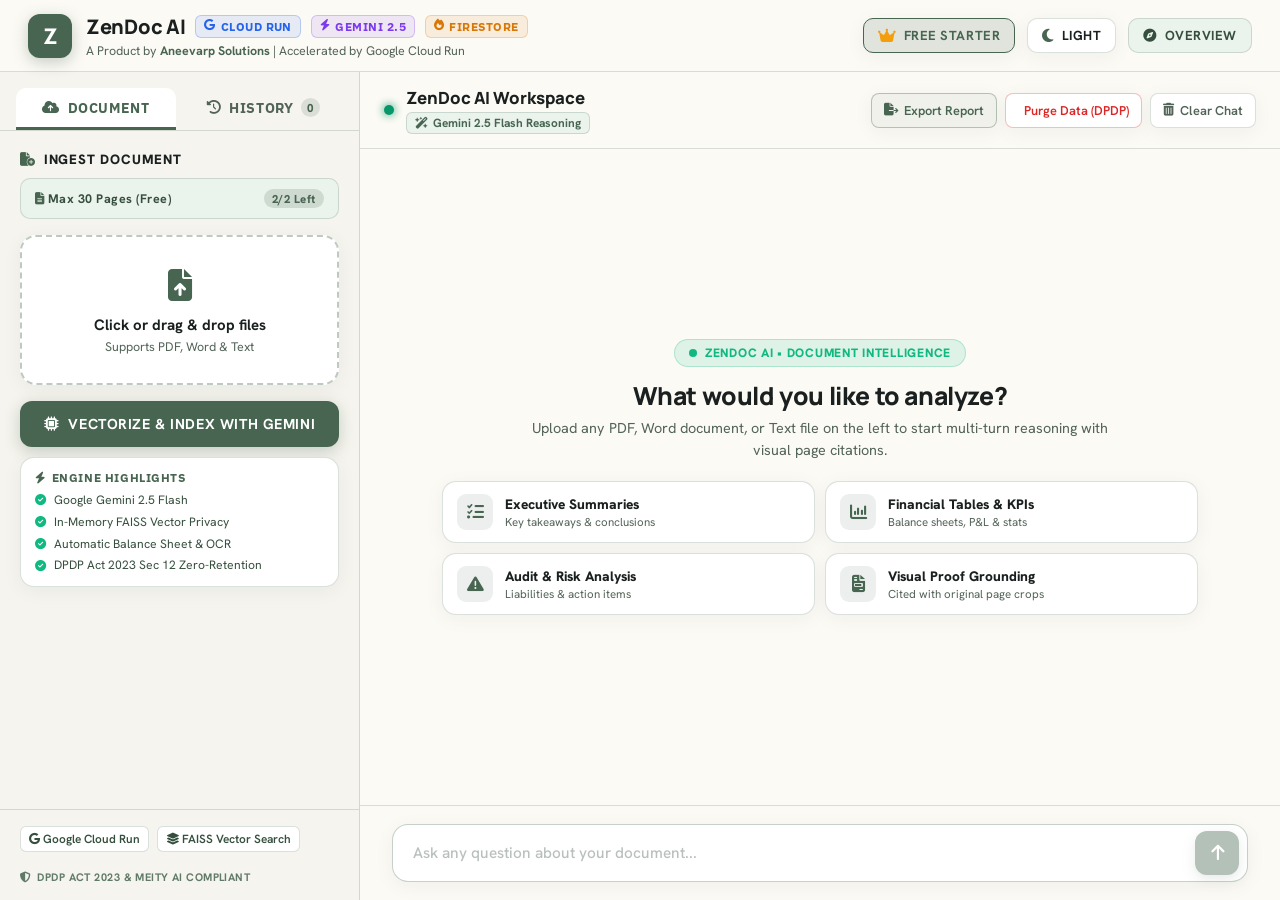
==== commit d3d95a2f: "Modernize workspace with card-less floating hero, sidebar engine highlights, and v3.1 cache-busting" ====
--- a/frontend/app.html
+++ b/frontend/app.html
@@ -5,7 +5,7 @@
     <meta name="viewport" content="width=device-width, initial-scale=1.0">
     <title>ZenDoc AI - Enterprise Document Intelligence | Aneevarp Solutions</title>
     <link rel="icon" href="data:image/svg+xml,<svg xmlns=%22http://www.w3.org/2000/svg%22 viewBox=%220 0 100 100%22><text y=%22.9em%22 font-size=%2290%22>📄</text></svg>">
-    <link rel="stylesheet" href="style.css?v=2.2.0">
+    <link rel="stylesheet" href="style.css?v=3.1.0">
     <link rel="preconnect" href="https://fonts.googleapis.com">
     <link rel="preconnect" href="https://fonts.gstatic.com" crossorigin>
     <link href="https://fonts.googleapis.com/css2?family=Hanken+Grotesk:wght@400;500;600;700&family=IBM+Plex+Sans:wght@500;600;700&family=Manrope:wght@600;700;800;900&family=JetBrains+Mono:wght@400;600&display=swap" rel="stylesheet">
@@ -144,6 +144,15 @@
                     </button>
                 </div>
 
+                <!-- Engine Highlights Feature Box -->
+                <div class="sidebar-feature-box">
+                    <div class="feature-box-title"><i class="fa-solid fa-bolt"></i> Engine Highlights</div>
+                    <div class="feature-item"><i class="fa-solid fa-circle-check"></i> <span>Google Gemini 2.5 Flash</span></div>
+                    <div class="feature-item"><i class="fa-solid fa-circle-check"></i> <span>In-Memory FAISS Vector Privacy</span></div>
+                    <div class="feature-item"><i class="fa-solid fa-circle-check"></i> <span>Automatic Balance Sheet & OCR</span></div>
+                    <div class="feature-item"><i class="fa-solid fa-circle-check"></i> <span>DPDP Act 2023 Sec 12 Zero-Retention</span></div>
+                </div>
+
                 <div id="status-indicator" class="status-hidden">
                     <div class="spinner"></div>
                     <span id="status-text">Embedding with Gemini...</span>
@@ -198,48 +207,41 @@
 
             <!-- Chat Window Stream -->
             <div class="chat-window" id="chatWindow">
-                <div class="workspace-hero-card">
-                    <div class="hero-status-pill" style="background: rgba(71,101,80,0.12); color: var(--primary); border-color: rgba(71,101,80,0.25);">
-                        <i class="fa-solid fa-wand-magic-sparkles"></i>
-                        <span>Enterprise Document Intelligence</span>
-                    </div>
-                    <div class="hero-doc-badge">
-                        <i class="fa-solid fa-file-arrow-up hero-doc-icon"></i>
-                        <div class="hero-doc-details">
-                            <div class="hero-doc-title">Ready for Ingestion</div>
-                            <div class="hero-doc-meta">
-                                <span>Upload any PDF, Word document, or Text file on the left.</span>
+                <div class="workspace-hero-clean" id="workspaceHero">
+                    <div class="hero-brand-badge">
+                        <span class="pulse-dot"></span>
+                        <span>ZenDoc AI • Document Intelligence</span>
+                    </div>
+                    <h1 class="hero-main-title">What would you like to analyze?</h1>
+                    <p class="hero-main-subtitle">Upload any PDF, Word document, or Text file on the left to start multi-turn reasoning with visual page citations.</p>
+                    
+                    <div class="hero-capabilities-grid">
+                        <div class="hero-cap-card">
+                            <div class="cap-icon-box"><i class="fa-solid fa-list-check"></i></div>
+                            <div class="cap-card-info">
+                                <div class="cap-card-name">Executive Summaries</div>
+                                <div class="cap-card-hint">Key takeaways & conclusions</div>
                             </div>
                         </div>
-                    </div>
-                    <div class="hero-doc-prompt-heading"><i class="fa-solid fa-sparkles"></i> Example Reasoning Workflows:</div>
-                    <div class="hero-prompts-grid">
-                        <div class="hero-prompt-card" style="cursor:default; opacity:0.85;">
-                            <div class="prompt-icon-box"><i class="fa-solid fa-list-check"></i></div>
-                            <div class="prompt-card-text">
-                                <div class="prompt-card-title">Executive Summaries</div>
-                                <div class="prompt-card-desc">Auto-extract key findings & synthesis</div>
+                        <div class="hero-cap-card">
+                            <div class="cap-icon-box"><i class="fa-solid fa-chart-column"></i></div>
+                            <div class="cap-card-info">
+                                <div class="cap-card-name">Financial Tables & KPIs</div>
+                                <div class="cap-card-hint">Balance sheets, P&L & stats</div>
                             </div>
                         </div>
-                        <div class="hero-prompt-card" style="cursor:default; opacity:0.85;">
-                            <div class="prompt-icon-box"><i class="fa-solid fa-chart-column"></i></div>
-                            <div class="prompt-card-text">
-                                <div class="prompt-card-title">Financial Table Extraction</div>
-                                <div class="prompt-card-desc">Balance sheets, P&L & numerical stats</div>
+                        <div class="hero-cap-card">
+                            <div class="cap-icon-box"><i class="fa-solid fa-triangle-exclamation"></i></div>
+                            <div class="cap-card-info">
+                                <div class="cap-card-name">Audit & Risk Analysis</div>
+                                <div class="cap-card-hint">Liabilities & action items</div>
                             </div>
                         </div>
-                        <div class="hero-prompt-card" style="cursor:default; opacity:0.85;">
-                            <div class="prompt-icon-box"><i class="fa-solid fa-triangle-exclamation"></i></div>
-                            <div class="prompt-card-text">
-                                <div class="prompt-card-title">Audit & Risk Analysis</div>
-                                <div class="prompt-card-desc">Contractual liabilities & action items</div>
-                            </div>
-                        </div>
-                        <div class="hero-prompt-card" style="cursor:default; opacity:0.85;">
-                            <div class="prompt-icon-box"><i class="fa-solid fa-file-invoice"></i></div>
-                            <div class="prompt-card-text">
-                                <div class="prompt-card-title">Visual Proof Grounding</div>
-                                <div class="prompt-card-desc">Every answer cited with original page crops</div>
+                        <div class="hero-cap-card">
+                            <div class="cap-icon-box"><i class="fa-solid fa-file-invoice"></i></div>
+                            <div class="cap-card-info">
+                                <div class="cap-card-name">Visual Proof Grounding</div>
+                                <div class="cap-card-hint">Cited with original page crops</div>
                             </div>
                         </div>
                     </div>
@@ -375,6 +377,6 @@
 
     <!-- Scripts -->
     <script type="module" src="firebase-config.js"></script>
-    <script type="module" src="script.js"></script>
+    <script type="module" src="script.js?v=3.1.0"></script>
 </body>
 </html>
--- a/frontend/style.css
+++ b/frontend/style.css
@@ -1050,13 +1050,14 @@
 /* CHAT WINDOW STREAM */
 .chat-window {
     flex: 1;
-    padding: 28px 36px;
+    padding: 16px 28px;
     overflow-y: auto;
     display: flex;
     flex-direction: column;
-    gap: 22px;
+    gap: 16px;
     scroll-behavior: smooth;
     background: var(--bg-main);
+    position: relative;
 }
 
 .chat-window::-webkit-scrollbar {
@@ -1198,20 +1199,20 @@
     color: var(--primary);
 }
 
-/* WORKSPACE HERO CARD (ENTERPRISE POST-UPLOAD & WELCOME) */
-.workspace-hero-card {
-    background: var(--bg-surface);
-    border: 1px solid var(--border-color);
-    border-radius: 20px;
-    padding: 28px 32px;
-    box-shadow: var(--card-shadow);
-    margin: 8px auto;
-    max-width: 860px;
+/* WORKSPACE CLEAN HERO (MODERN CARD-LESS GREETING) */
+.workspace-hero-clean {
+    display: flex;
+    flex-direction: column;
+    align-items: center;
+    text-align: center;
+    margin: auto;
+    max-width: 780px;
     width: 100%;
+    padding: 8px 12px;
     animation: fadeIn 0.35s ease;
 }
 
-.hero-status-pill {
+.hero-brand-badge {
     display: inline-flex;
     align-items: center;
     gap: 8px;
@@ -1223,9 +1224,173 @@
     font-size: 0.76rem;
     font-weight: 800;
     text-transform: uppercase;
+    letter-spacing: 0.06em;
+    font-family: 'IBM Plex Sans', sans-serif;
+    margin-bottom: 12px;
+}
+
+.hero-main-title {
+    font-size: 1.55rem;
+    font-weight: 900;
+    color: var(--text-primary);
+    margin-bottom: 6px;
+    letter-spacing: -0.4px;
+    font-family: 'Manrope', sans-serif;
+}
+
+.hero-main-subtitle {
+    font-size: 0.9rem;
+    color: var(--text-muted);
+    line-height: 1.5;
+    max-width: 600px;
+    margin-bottom: 20px;
+}
+
+.hero-active-doc-pill {
+    display: inline-flex;
+    align-items: center;
+    gap: 10px;
+    background: var(--bg-surface);
+    border: 1px solid var(--border-color);
+    padding: 8px 16px;
+    border-radius: 12px;
+    font-weight: 800;
+    font-size: 0.94rem;
+    color: var(--text-primary);
+    box-shadow: var(--card-shadow);
+    margin-bottom: 12px;
+}
+
+.hero-capabilities-grid {
+    display: grid;
+    grid-template-columns: repeat(2, 1fr);
+    gap: 10px;
+    width: 100%;
+}
+
+@media (max-width: 768px) {
+    .hero-capabilities-grid {
+        grid-template-columns: 1fr;
+    }
+}
+
+.hero-cap-card {
+    background: var(--bg-surface);
+    border: 1px solid var(--border-color);
+    border-radius: 14px;
+    padding: 12px 14px;
+    display: flex;
+    align-items: center;
+    gap: 12px;
+    text-align: left;
+    box-shadow: var(--card-shadow);
+    transition: all 0.25s cubic-bezier(0.16, 1, 0.3, 1);
+}
+
+.hero-cap-card.clickable {
+    cursor: pointer;
+}
+
+.hero-cap-card.clickable:hover {
+    background: var(--primary-light);
+    border-color: var(--primary);
+    transform: translateY(-2px);
+    box-shadow: var(--card-shadow-hover);
+}
+
+.cap-icon-box {
+    width: 36px;
+    height: 36px;
+    background: rgba(71, 101, 80, 0.10);
+    color: var(--primary);
+    border-radius: 9px;
+    display: flex;
+    align-items: center;
+    justify-content: center;
+    font-size: 1.05rem;
+    flex-shrink: 0;
+    transition: all 0.2s ease;
+}
+
+.hero-cap-card.clickable:hover .cap-icon-box {
+    background: var(--primary);
+    color: #FFFFFF;
+}
+
+.cap-card-info {
+    flex: 1;
+    overflow: hidden;
+}
+
+.cap-card-name {
+    font-size: 0.86rem;
+    font-weight: 800;
+    color: var(--text-primary);
+    margin-bottom: 1px;
+}
+
+.cap-card-hint {
+    font-size: 0.72rem;
+    color: var(--text-muted);
+    white-space: nowrap;
+    overflow: hidden;
+    text-overflow: ellipsis;
+}
+
+.cap-arrow {
+    font-size: 0.82rem;
+    color: var(--text-muted);
+    opacity: 0.3;
+    transition: all 0.2s ease;
+}
+
+.hero-cap-card.clickable:hover .cap-arrow {
+    color: var(--primary);
+    opacity: 1;
+    transform: translateX(3px);
+}
+
+/* Sidebar Feature Box */
+.sidebar-feature-box {
+    background: var(--bg-surface);
+    border: 1px solid var(--border-color);
+    border-radius: 14px;
+    padding: 12px 14px;
+    margin-top: 10px;
+    box-shadow: var(--card-shadow);
+}
+
+.feature-box-title {
+    font-size: 0.74rem;
+    font-weight: 800;
+    text-transform: uppercase;
     letter-spacing: 0.05em;
+    color: var(--primary);
     font-family: 'IBM Plex Sans', sans-serif;
-    margin-bottom: 16px;
+    margin-bottom: 8px;
+    display: flex;
+    align-items: center;
+    gap: 6px;
+}
+
+.feature-item {
+    font-size: 0.76rem;
+    color: var(--text-secondary);
+    display: flex;
+    align-items: center;
+    gap: 8px;
+    margin-bottom: 6px;
+    line-height: 1.3;
+}
+
+.feature-item:last-child {
+    margin-bottom: 0;
+}
+
+.feature-item i {
+    color: #10B981;
+    font-size: 0.7rem;
+    flex-shrink: 0;
 }
 
 .pulse-dot {
@@ -1241,141 +1406,6 @@
     0% { box-shadow: 0 0 0 0 rgba(16, 185, 129, 0.7); }
     70% { box-shadow: 0 0 0 8px rgba(16, 185, 129, 0); }
     100% { box-shadow: 0 0 0 0 rgba(16, 185, 129, 0); }
-}
-
-.hero-doc-badge {
-    display: flex;
-    align-items: center;
-    gap: 16px;
-    background: var(--primary-light);
-    border: 1px solid var(--border-color);
-    padding: 14px 18px;
-    border-radius: 14px;
-    margin-bottom: 20px;
-}
-
-.hero-doc-icon {
-    font-size: 1.8rem;
-    color: var(--primary);
-    flex-shrink: 0;
-}
-
-.hero-doc-details {
-    overflow: hidden;
-}
-
-.hero-doc-title {
-    font-size: 1rem;
-    font-weight: 800;
-    color: var(--text-primary);
-    white-space: nowrap;
-    overflow: hidden;
-    text-overflow: ellipsis;
-    font-family: 'Manrope', sans-serif;
-}
-
-.hero-doc-meta {
-    font-size: 0.78rem;
-    color: var(--text-muted);
-    display: flex;
-    align-items: center;
-    gap: 8px;
-    margin-top: 3px;
-}
-
-.hero-doc-prompt-heading {
-    font-size: 0.82rem;
-    font-weight: 800;
-    color: var(--text-muted);
-    font-family: 'IBM Plex Sans', sans-serif;
-    text-transform: uppercase;
-    letter-spacing: 0.05em;
-    margin-bottom: 14px;
-}
-
-.hero-prompts-grid {
-    display: grid;
-    grid-template-columns: repeat(2, 1fr);
-    gap: 14px;
-}
-
-@media (max-width: 768px) {
-    .hero-prompts-grid {
-        grid-template-columns: 1fr;
-    }
-}
-
-.hero-prompt-card {
-    background: var(--bg-main);
-    border: 1px solid var(--border-color);
-    border-radius: 14px;
-    padding: 16px;
-    display: flex;
-    align-items: center;
-    gap: 14px;
-    cursor: pointer;
-    text-align: left;
-    transition: all 0.25s cubic-bezier(0.16, 1, 0.3, 1);
-    box-shadow: 0 2px 6px rgba(0, 0, 0, 0.03);
-}
-
-.hero-prompt-card:hover {
-    background: var(--primary-light);
-    border-color: var(--primary);
-    transform: translateY(-2px);
-    box-shadow: var(--card-shadow-hover);
-}
-
-.prompt-icon-box {
-    width: 40px;
-    height: 40px;
-    background: rgba(71, 101, 80, 0.12);
-    color: var(--primary);
-    border-radius: 10px;
-    display: flex;
-    align-items: center;
-    justify-content: center;
-    font-size: 1.15rem;
-    flex-shrink: 0;
-    transition: all 0.2s ease;
-}
-
-.hero-prompt-card:hover .prompt-icon-box {
-    background: var(--primary);
-    color: #FFFFFF;
-}
-
-.prompt-card-text {
-    flex: 1;
-    overflow: hidden;
-}
-
-.prompt-card-title {
-    font-size: 0.9rem;
-    font-weight: 800;
-    color: var(--text-primary);
-    margin-bottom: 2px;
-}
-
-.prompt-card-desc {
-    font-size: 0.76rem;
-    color: var(--text-muted);
-    white-space: nowrap;
-    overflow: hidden;
-    text-overflow: ellipsis;
-}
-
-.prompt-arrow {
-    font-size: 0.85rem;
-    color: var(--text-muted);
-    opacity: 0.4;
-    transition: all 0.2s ease;
-}
-
-.hero-prompt-card:hover .prompt-arrow {
-    color: var(--primary);
-    opacity: 1;
-    transform: translateX(3px);
 }
 
 /* Source Image Visual Grounding */
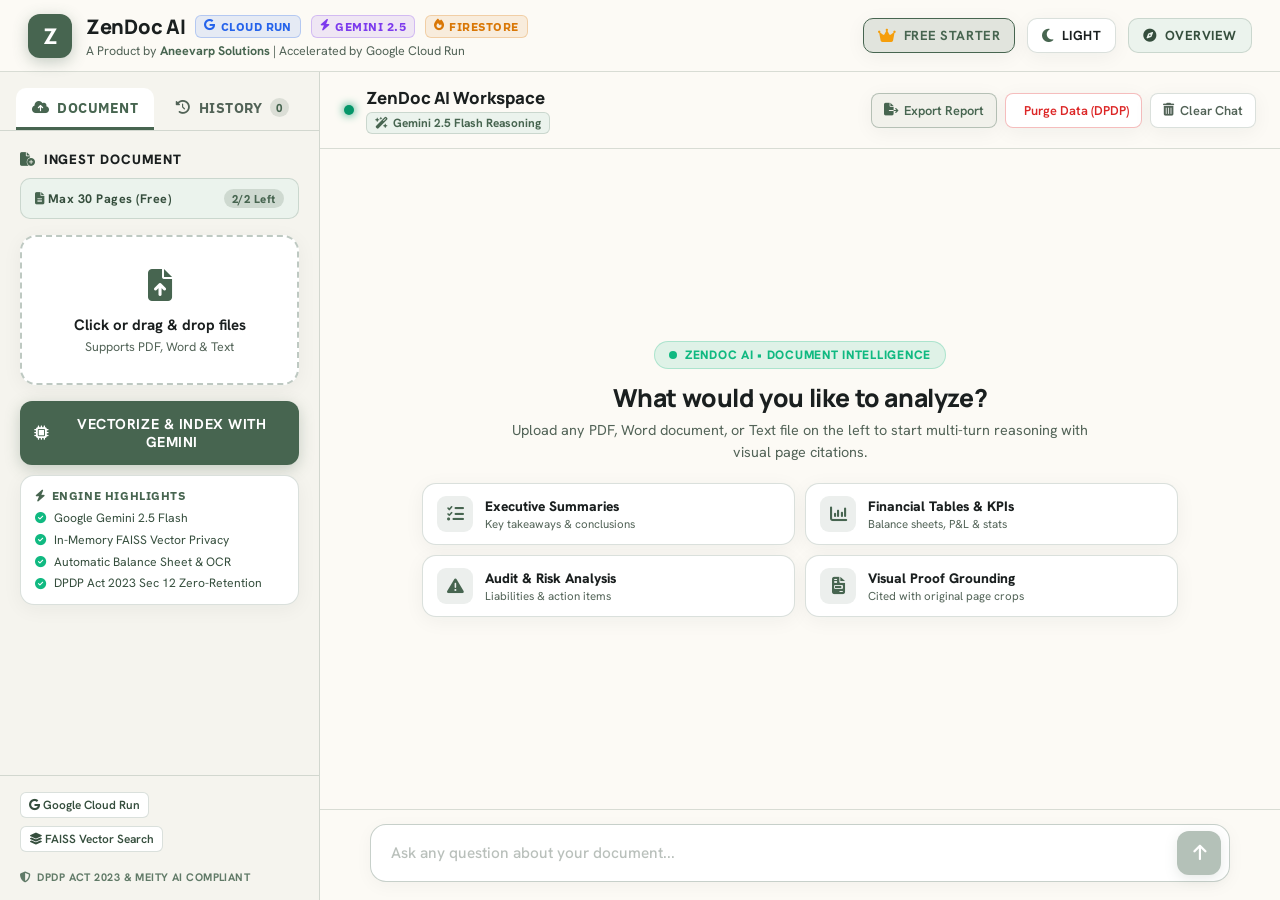
==== commit b7ca424e: "Fix embedding model name, in-memory FAISS store, isProcessing reset, and hero card auto-dismissal" ====
--- a/frontend/app.html
+++ b/frontend/app.html
@@ -5,7 +5,7 @@
     <meta name="viewport" content="width=device-width, initial-scale=1.0">
     <title>ZenDoc AI - Enterprise Document Intelligence | Aneevarp Solutions</title>
     <link rel="icon" href="data:image/svg+xml,<svg xmlns=%22http://www.w3.org/2000/svg%22 viewBox=%220 0 100 100%22><text y=%22.9em%22 font-size=%2290%22>📄</text></svg>">
-    <link rel="stylesheet" href="style.css?v=3.1.0">
+    <link rel="stylesheet" href="style.css?v=3.2.0">
     <link rel="preconnect" href="https://fonts.googleapis.com">
     <link rel="preconnect" href="https://fonts.gstatic.com" crossorigin>
     <link href="https://fonts.googleapis.com/css2?family=Hanken+Grotesk:wght@400;500;600;700&family=IBM+Plex+Sans:wght@500;600;700&family=Manrope:wght@600;700;800;900&family=JetBrains+Mono:wght@400;600&display=swap" rel="stylesheet">
@@ -377,6 +377,6 @@
 
     <!-- Scripts -->
     <script type="module" src="firebase-config.js"></script>
-    <script type="module" src="script.js?v=3.1.0"></script>
+    <script type="module" src="script.js?v=3.2.0"></script>
 </body>
 </html>
--- a/frontend/style.css
+++ b/frontend/style.css
@@ -436,13 +436,18 @@
 .app-container {
     display: flex;
     flex: 1;
+    width: 100%;
+    height: calc(100vh - 72px);
     overflow: hidden;
     position: relative;
 }
 
 /* SIDEBAR */
 .sidebar {
-    width: 360px;
+    width: 320px;
+    min-width: 320px;
+    max-width: 320px;
+    flex-shrink: 0;
     background: var(--bg-sidebar);
     border-right: 1px solid var(--border-color);
     display: flex;
@@ -867,10 +872,14 @@
    ============================================================================== */
 .chat-area {
     flex: 1;
+    min-width: 0;
+    width: calc(100% - 320px);
+    height: 100%;
     display: flex;
     flex-direction: column;
     position: relative;
     background: var(--bg-main);
+    overflow: hidden;
 }
 
 .chat-header {
@@ -1442,12 +1451,18 @@
    6. INPUT AREA
    ============================================================================== */
 .chat-input-area {
-    padding: 18px 32px;
+    padding: 14px 28px 18px;
     border-top: 1px solid var(--border-color);
-    background: var(--bg-navbar);
+    background: var(--bg-main);
+    display: flex;
+    justify-content: center;
+    align-items: center;
+    flex-shrink: 0;
 }
 
 .input-wrapper {
+    max-width: 860px;
+    width: 100%;
     display: flex;
     align-items: center;
     gap: 10px;
@@ -1455,7 +1470,7 @@
     border: 1.5px solid var(--input-border);
     border-radius: 16px;
     padding: 6px 8px 6px 20px;
-    box-shadow: var(--card-shadow);
+    box-shadow: 0 4px 18px rgba(0, 0, 0, 0.04);
     transition: all 0.2s ease;
 }
 
@@ -1674,10 +1689,12 @@
    ============================================================================== */
 @media (min-width: 1440px) {
     .app-container {
-        max-width: 1600px;
-        margin: 0 auto;
+        width: 100%;
+        max-width: 100%;
+        margin: 0;
     }
     .top-navbar {
+        width: 100%;
         max-width: 100%;
     }
 }
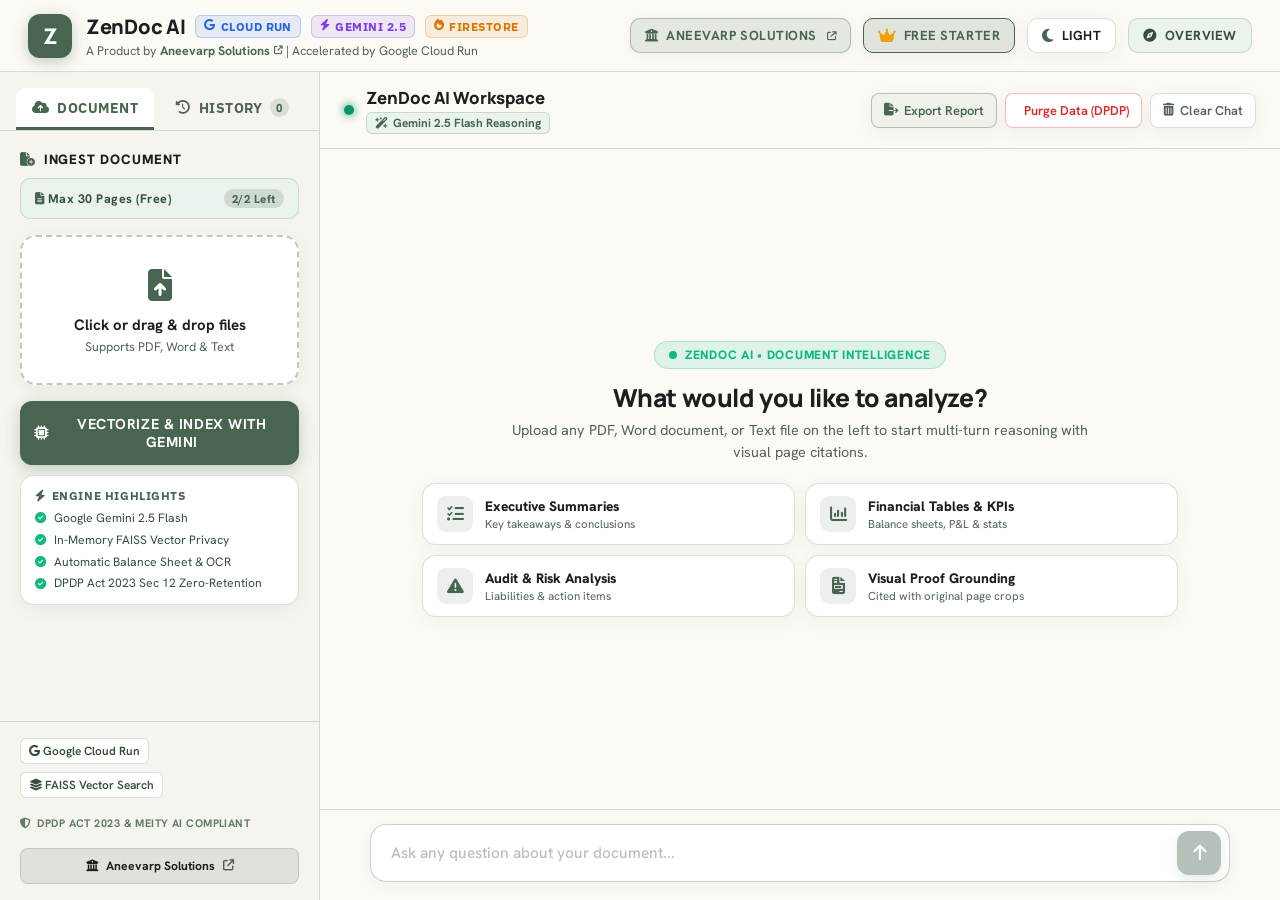
==== commit 7227da07: "Prominently integrate parent company portal https://aneevarpsolutions.vercel.app/ across landing and" ====
--- a/frontend/app.html
+++ b/frontend/app.html
@@ -5,7 +5,7 @@
     <meta name="viewport" content="width=device-width, initial-scale=1.0">
     <title>ZenDoc AI - Enterprise Document Intelligence | Aneevarp Solutions</title>
     <link rel="icon" href="data:image/svg+xml,<svg xmlns=%22http://www.w3.org/2000/svg%22 viewBox=%220 0 100 100%22><text y=%22.9em%22 font-size=%2290%22>📄</text></svg>">
-    <link rel="stylesheet" href="style.css?v=3.2.0">
+    <link rel="stylesheet" href="style.css?v=3.4.0">
     <link rel="preconnect" href="https://fonts.googleapis.com">
     <link rel="preconnect" href="https://fonts.gstatic.com" crossorigin>
     <link href="https://fonts.googleapis.com/css2?family=Hanken+Grotesk:wght@400;500;600;700&family=IBM+Plex+Sans:wght@500;600;700&family=Manrope:wght@600;700;800;900&family=JetBrains+Mono:wght@400;600&display=swap" rel="stylesheet">
@@ -27,11 +27,18 @@
                     <span class="badge badge-gemini"><i class="fa-solid fa-bolt"></i> Gemini 2.5</span>
                     <span class="badge badge-firebase"><i class="fa-solid fa-fire"></i> Firestore</span>
                 </div>
-                <div class="brand-subtitle">A Product by <strong>Aneevarp Solutions</strong> | Accelerated by Google Cloud Run</div>
+                <div class="brand-subtitle">A Product by <a href="https://aneevarpsolutions.vercel.app/" target="_blank" class="parent-company-brand-link" title="Visit Aneevarp Solutions Holding Portal"><strong>Aneevarp Solutions</strong> <i class="fa-solid fa-arrow-up-right-from-square" style="font-size:0.7em;"></i></a> | Accelerated by Google Cloud Run</div>
             </div>
         </div>
 
         <div class="nav-right">
+            <!-- Parent Company Portal Link -->
+            <a href="https://aneevarpsolutions.vercel.app/" target="_blank" class="nav-aneevarp-link" title="Visit Parent Company: Aneevarp Solutions">
+                <i class="fa-solid fa-building-columns"></i>
+                <span>Aneevarp Solutions</span>
+                <i class="fa-solid fa-arrow-up-right-from-square" style="font-size:0.7em; margin-left:2px;"></i>
+            </a>
+
             <!-- Active Plan Badge / Upgrade Button -->
             <a href="index.html#pricing" class="theme-toggle-btn" id="activePlanBtn" title="View & Upgrade Plan" style="background: rgba(71, 101, 80, 0.15); border-color: var(--primary); color: var(--primary); text-decoration: none;">
                 <i class="fa-solid fa-crown" style="color: #F59E0B;"></i>
@@ -67,6 +74,10 @@
                     <a href="index.html#pricing" class="dropdown-item" style="text-decoration:none; color:inherit;">
                         <i class="fa-solid fa-gem" style="color:#7C3AED;"></i>
                         <span id="dropdownPlanStatus">Plan: Free Starter</span>
+                    </a>
+                    <a href="https://aneevarpsolutions.vercel.app/" target="_blank" class="dropdown-item" style="text-decoration:none; color:inherit;">
+                        <i class="fa-solid fa-building-columns" style="color:var(--primary);"></i>
+                        <span>Aneevarp Solutions</span>
                     </a>
                     <div class="dropdown-item" id="statsItem">
                         <i class="fa-solid fa-database"></i>
@@ -179,6 +190,11 @@
                 <div class="sidebar-compliance-note">
                     <i class="fa-solid fa-shield-halved"></i> <span>DPDP Act 2023 & MeitY AI Compliant</span>
                 </div>
+                <a href="https://aneevarpsolutions.vercel.app/" target="_blank" class="sidebar-parent-company-link" title="Visit Parent Holding Entity: Aneevarp Solutions">
+                    <i class="fa-solid fa-building-columns"></i>
+                    <span>Aneevarp Solutions</span>
+                    <i class="fa-solid fa-arrow-up-right-from-square" style="font-size: 0.7rem; opacity: 0.7;"></i>
+                </a>
             </div>
         </aside>
 
@@ -377,6 +393,6 @@
 
     <!-- Scripts -->
     <script type="module" src="firebase-config.js"></script>
-    <script type="module" src="script.js?v=3.2.0"></script>
+    <script type="module" src="script.js?v=3.4.0"></script>
 </body>
 </html>
--- a/frontend/style.css
+++ b/frontend/style.css
@@ -286,6 +286,77 @@
     transform: translateY(-1px);
 }
 
+.nav-aneevarp-link {
+    display: flex;
+    align-items: center;
+    gap: 8px;
+    color: var(--primary);
+    text-decoration: none;
+    font-size: 0.82rem;
+    font-weight: 700;
+    font-family: 'IBM Plex Sans', sans-serif;
+    text-transform: uppercase;
+    letter-spacing: 0.04em;
+    padding: 8px 14px;
+    border-radius: 10px;
+    background: rgba(71, 101, 80, 0.12);
+    border: 1px solid rgba(71, 101, 80, 0.35);
+    box-shadow: 0 2px 10px rgba(71, 101, 80, 0.08);
+    transition: all 0.2s ease;
+    white-space: nowrap;
+}
+
+.nav-aneevarp-link:hover {
+    background: var(--primary);
+    color: #FFFFFF !important;
+    border-color: var(--primary);
+    transform: translateY(-1px);
+    box-shadow: 0 4px 15px rgba(71, 101, 80, 0.35);
+}
+
+.nav-aneevarp-link:hover i {
+    color: #FFFFFF !important;
+}
+
+.parent-company-brand-link {
+    color: var(--primary);
+    text-decoration: none;
+    transition: all 0.2s ease;
+    display: inline-flex;
+    align-items: center;
+    gap: 4px;
+}
+
+.parent-company-brand-link:hover {
+    color: var(--primary-hover);
+    text-decoration: underline;
+}
+
+.sidebar-parent-company-link {
+    display: flex;
+    align-items: center;
+    justify-content: center;
+    gap: 8px;
+    color: var(--text-primary);
+    text-decoration: none;
+    font-size: 0.76rem;
+    font-weight: 700;
+    font-family: 'IBM Plex Sans', sans-serif;
+    padding: 9px 12px;
+    border-radius: 8px;
+    background: rgba(71, 101, 80, 0.12);
+    border: 1px solid var(--border-color);
+    margin-top: 10px;
+    transition: all 0.2s ease;
+    width: 100%;
+}
+
+.sidebar-parent-company-link:hover {
+    background: rgba(71, 101, 80, 0.25);
+    border-color: var(--primary);
+    color: var(--primary);
+}
+
 .google-auth-btn {
     background: #FFFFFF;
     color: #1F2937;
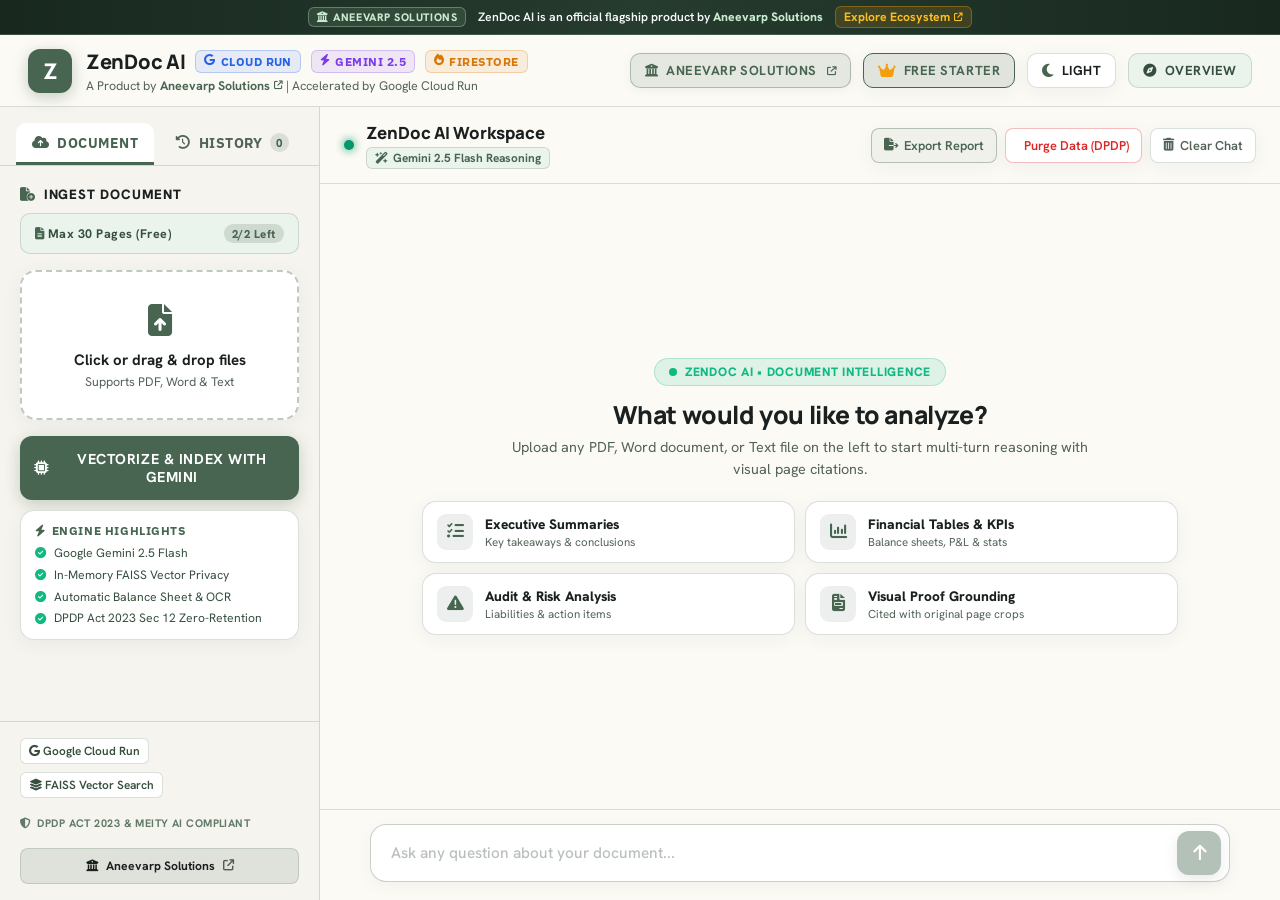
==== commit cf9a7b21: "Elevate Aneevarp Solutions parent brand visibility across global announcement ribbon, hero state, AI" ====
--- a/frontend/app.html
+++ b/frontend/app.html
@@ -5,13 +5,25 @@
     <meta name="viewport" content="width=device-width, initial-scale=1.0">
     <title>ZenDoc AI - Enterprise Document Intelligence | Aneevarp Solutions</title>
     <link rel="icon" href="data:image/svg+xml,<svg xmlns=%22http://www.w3.org/2000/svg%22 viewBox=%220 0 100 100%22><text y=%22.9em%22 font-size=%2290%22>📄</text></svg>">
-    <link rel="stylesheet" href="style.css?v=3.4.0">
+    <link rel="stylesheet" href="style.css?v=3.5.0">
     <link rel="preconnect" href="https://fonts.googleapis.com">
     <link rel="preconnect" href="https://fonts.gstatic.com" crossorigin>
     <link href="https://fonts.googleapis.com/css2?family=Hanken+Grotesk:wght@400;500;600;700&family=IBM+Plex+Sans:wght@500;600;700&family=Manrope:wght@600;700;800;900&family=JetBrains+Mono:wght@400;600&display=swap" rel="stylesheet">
     <link rel="stylesheet" href="https://cdnjs.cloudflare.com/ajax/libs/font-awesome/6.5.1/css/all.min.css">
 </head>
 <body>
+    <!-- Corporate Announcement Ribbon -->
+    <div class="corporate-announcement-bar">
+        <div class="announcement-content">
+            <span class="corp-badge"><i class="fa-solid fa-building-columns"></i> ANEEVARP SOLUTIONS</span>
+            <span class="corp-text">ZenDoc AI is an official flagship product by <strong>Aneevarp Solutions</strong></span>
+            <a href="https://aneevarpsolutions.vercel.app/" target="_blank" class="corp-link" title="Explore Aneevarp Solutions holding portal">
+                <span>Explore Ecosystem</span>
+                <i class="fa-solid fa-arrow-up-right-from-square" style="font-size:0.7em;"></i>
+            </a>
+        </div>
+    </div>
+
     <!-- Top Navigation Bar -->
     <header class="top-navbar">
         <div class="brand-container">
@@ -393,6 +405,6 @@
 
     <!-- Scripts -->
     <script type="module" src="firebase-config.js"></script>
-    <script type="module" src="script.js?v=3.4.0"></script>
+    <script type="module" src="script.js?v=3.5.0"></script>
 </body>
 </html>
--- a/frontend/style.css
+++ b/frontend/style.css
@@ -125,6 +125,74 @@
 }
 
 /* ==============================================================================
+   CORPORATE ANNOUNCEMENT RIBBON (ANEEVARP SOLUTIONS)
+   ============================================================================== */
+.corporate-announcement-bar {
+    width: 100%;
+    background: linear-gradient(90deg, #18281F 0%, #263C2E 50%, #18281F 100%);
+    color: #F8FAFC;
+    font-size: 0.76rem;
+    font-weight: 600;
+    font-family: 'IBM Plex Sans', sans-serif;
+    padding: 6px 16px;
+    border-bottom: 1px solid rgba(162, 188, 168, 0.25);
+    display: flex;
+    justify-content: center;
+    align-items: center;
+    position: relative;
+    z-index: 101;
+    flex-shrink: 0;
+}
+
+.announcement-content {
+    display: flex;
+    align-items: center;
+    justify-content: center;
+    gap: 12px;
+    flex-wrap: wrap;
+    text-align: center;
+}
+
+.corp-badge {
+    background: rgba(71, 101, 80, 0.45);
+    border: 1px solid rgba(162, 188, 168, 0.45);
+    color: #C9EBD0;
+    padding: 2px 8px;
+    border-radius: 6px;
+    font-size: 0.68rem;
+    font-weight: 800;
+    letter-spacing: 0.05em;
+    display: inline-flex;
+    align-items: center;
+    gap: 5px;
+}
+
+.corp-text strong {
+    color: #C9EBD0;
+    font-weight: 800;
+}
+
+.corp-link {
+    color: #FBBF24;
+    text-decoration: none;
+    font-weight: 700;
+    display: inline-flex;
+    align-items: center;
+    gap: 4px;
+    padding: 2px 8px;
+    border-radius: 6px;
+    background: rgba(245, 158, 11, 0.15);
+    border: 1px solid rgba(245, 158, 11, 0.35);
+    transition: all 0.2s ease;
+}
+
+.corp-link:hover {
+    background: rgba(245, 158, 11, 0.3);
+    color: #FDE68A;
+    transform: translateY(-1px);
+}
+
+/* ==============================================================================
    3. TOP NAVIGATION BAR
    ============================================================================== */
 .top-navbar {
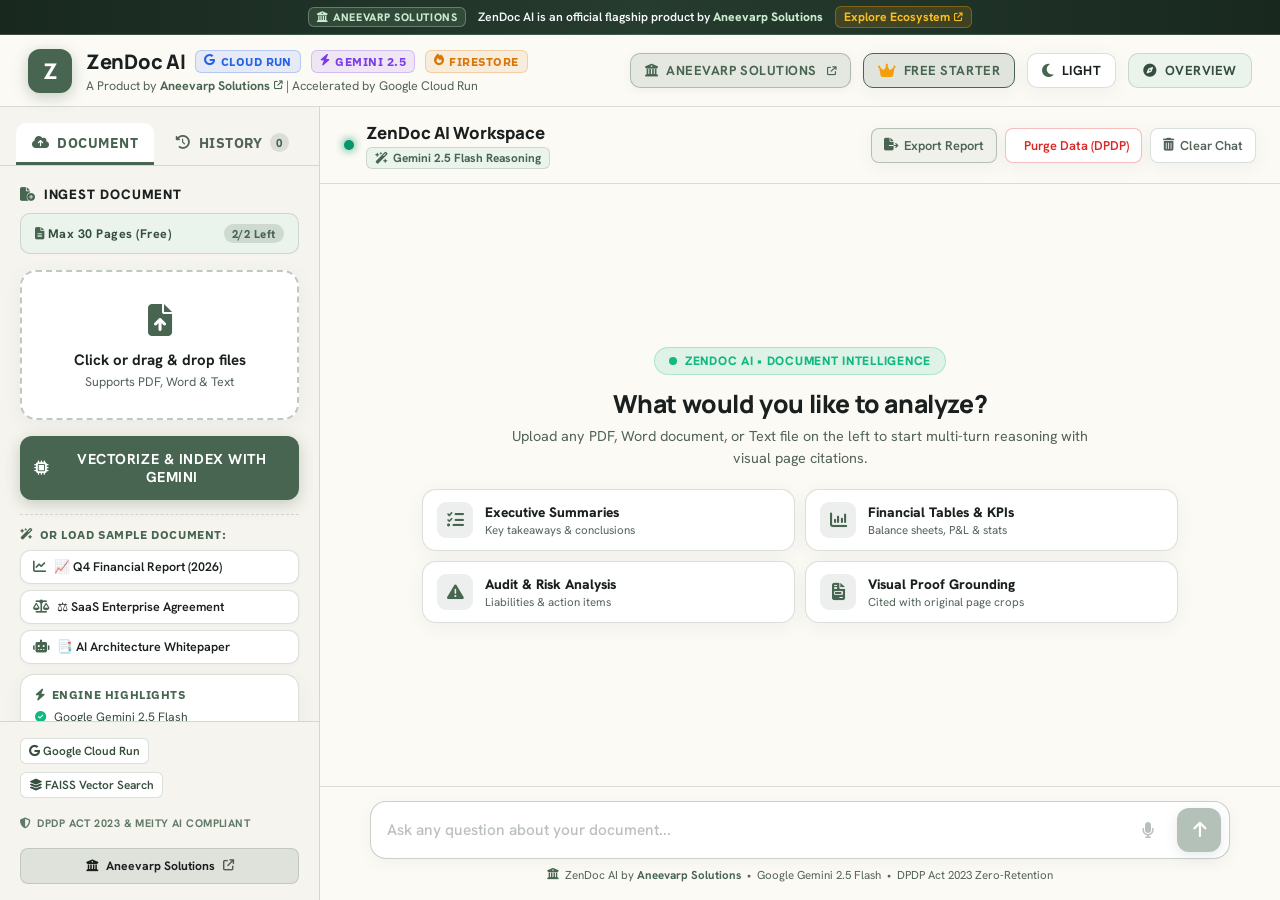
==== commit 51e201ed: "UI/UX enhancements: 1-click sample document sandbox, speech-to-text dictation, 1-click copy answer, " ====
--- a/frontend/app.html
+++ b/frontend/app.html
@@ -5,7 +5,7 @@
     <meta name="viewport" content="width=device-width, initial-scale=1.0">
     <title>ZenDoc AI - Enterprise Document Intelligence | Aneevarp Solutions</title>
     <link rel="icon" href="data:image/svg+xml,<svg xmlns=%22http://www.w3.org/2000/svg%22 viewBox=%220 0 100 100%22><text y=%22.9em%22 font-size=%2290%22>📄</text></svg>">
-    <link rel="stylesheet" href="style.css?v=3.5.0">
+    <link rel="stylesheet" href="style.css?v=3.6.0">
     <link rel="preconnect" href="https://fonts.googleapis.com">
     <link rel="preconnect" href="https://fonts.gstatic.com" crossorigin>
     <link href="https://fonts.googleapis.com/css2?family=Hanken+Grotesk:wght@400;500;600;700&family=IBM+Plex+Sans:wght@500;600;700&family=Manrope:wght@600;700;800;900&family=JetBrains+Mono:wght@400;600&display=swap" rel="stylesheet">
@@ -156,6 +156,25 @@
                         <i class="fa-solid fa-microchip"></i>
                         <span>Vectorize & Index with Gemini</span>
                     </button>
+
+                    <!-- Instant Interactive Sample Documents -->
+                    <div class="sample-docs-section">
+                        <div class="sample-docs-label"><i class="fa-solid fa-wand-magic-sparkles"></i> Or Load Sample Document:</div>
+                        <div class="sample-docs-grid">
+                            <button class="sample-doc-chip" data-sample="financial" type="button" title="Load sample financial earnings report">
+                                <i class="fa-solid fa-chart-line"></i>
+                                <span>📈 Q4 Financial Report (2026)</span>
+                            </button>
+                            <button class="sample-doc-chip" data-sample="legal" type="button" title="Load sample SaaS enterprise agreement">
+                                <i class="fa-solid fa-scale-balanced"></i>
+                                <span>⚖️ SaaS Enterprise Agreement</span>
+                            </button>
+                            <button class="sample-doc-chip" data-sample="tech" type="button" title="Load sample AI whitepaper">
+                                <i class="fa-solid fa-robot"></i>
+                                <span>📑 AI Architecture Whitepaper</span>
+                            </button>
+                        </div>
+                    </div>
                 </div>
                 
                 <div class="setup-section hidden" id="success-section">
@@ -278,11 +297,24 @@
 
             <!-- Chat Input Area -->
             <div class="chat-input-area">
-                <div class="input-wrapper">
-                    <input type="text" id="chatInput" placeholder="Ask any question about your document..." disabled>
-                    <button id="sendBtn" class="send-btn" disabled title="Send message">
-                        <i class="fa-solid fa-arrow-up"></i>
-                    </button>
+                <div class="chat-input-container-col">
+                    <div class="input-wrapper">
+                        <input type="text" id="chatInput" placeholder="Ask any question about your document..." disabled>
+                        <button id="voiceInputBtn" class="voice-input-btn" type="button" disabled title="Click to speak your question (Voice Input)">
+                            <i class="fa-solid fa-microphone"></i>
+                        </button>
+                        <button id="sendBtn" class="send-btn" disabled title="Send message">
+                            <i class="fa-solid fa-arrow-up"></i>
+                        </button>
+                    </div>
+                    <div class="chat-input-footer">
+                        <i class="fa-solid fa-building-columns" style="color:var(--primary);"></i>
+                        <span>ZenDoc AI by <a href="https://aneevarpsolutions.vercel.app/" target="_blank">Aneevarp Solutions</a></span>
+                        <span>•</span>
+                        <span>Google Gemini 2.5 Flash</span>
+                        <span>•</span>
+                        <span>DPDP Act 2023 Zero-Retention</span>
+                    </div>
                 </div>
             </div>
         </main>
@@ -405,6 +437,6 @@
 
     <!-- Scripts -->
     <script type="module" src="firebase-config.js"></script>
-    <script type="module" src="script.js?v=3.5.0"></script>
+    <script type="module" src="script.js?v=3.6.0"></script>
 </body>
 </html>
--- a/frontend/style.css
+++ b/frontend/style.css
@@ -1599,8 +1599,15 @@
     flex-shrink: 0;
 }
 
+.chat-input-container-col {
+    max-width: 860px;
+    width: 100%;
+    display: flex;
+    flex-direction: column;
+    align-items: center;
+}
+
 .input-wrapper {
-    max-width: 860px;
     width: 100%;
     display: flex;
     align-items: center;
@@ -1608,7 +1615,7 @@
     background: var(--input-bg);
     border: 1.5px solid var(--input-border);
     border-radius: 16px;
-    padding: 6px 8px 6px 20px;
+    padding: 6px 8px 6px 16px;
     box-shadow: 0 4px 18px rgba(0, 0, 0, 0.04);
     transition: all 0.2s ease;
 }
@@ -1633,6 +1640,38 @@
     color: var(--text-muted);
 }
 
+.voice-input-btn {
+    background: transparent;
+    border: none;
+    color: var(--text-muted);
+    font-size: 1rem;
+    width: 38px;
+    height: 38px;
+    border-radius: 10px;
+    display: flex;
+    align-items: center;
+    justify-content: center;
+    cursor: pointer;
+    transition: all 0.2s ease;
+    flex-shrink: 0;
+}
+
+.voice-input-btn:hover {
+    color: var(--primary);
+    background: rgba(71, 101, 80, 0.15);
+}
+
+.voice-input-btn.listening {
+    color: #EF4444;
+    background: rgba(239, 68, 68, 0.15);
+    animation: voicePulse 1s infinite alternate;
+}
+
+@keyframes voicePulse {
+    from { transform: scale(1); }
+    to { transform: scale(1.15); }
+}
+
 .send-btn {
     background: var(--primary);
     border: none;
@@ -1650,7 +1689,7 @@
     flex-shrink: 0;
 }
 
-.send-btn:disabled, .input-wrapper input:disabled {
+.send-btn:disabled, .input-wrapper input:disabled, .voice-input-btn:disabled {
     opacity: 0.4;
     cursor: not-allowed;
 }
@@ -1659,6 +1698,120 @@
     background: var(--primary-hover);
     transform: scale(1.05);
     box-shadow: 0 6px 18px rgba(71, 101, 80, 0.5);
+}
+
+.chat-input-footer {
+    font-size: 0.72rem;
+    color: var(--text-muted);
+    text-align: center;
+    margin-top: 8px;
+    display: flex;
+    align-items: center;
+    justify-content: center;
+    gap: 6px;
+}
+
+.chat-input-footer a {
+    color: var(--primary);
+    text-decoration: none;
+    font-weight: 700;
+}
+
+.chat-input-footer a:hover {
+    text-decoration: underline;
+}
+
+/* SAMPLE DOCUMENTS QUICK LAUNCHER */
+.sample-docs-section {
+    margin-top: 14px;
+    padding-top: 12px;
+    border-top: 1px dashed var(--border-color);
+}
+
+.sample-docs-label {
+    font-size: 0.72rem;
+    font-weight: 800;
+    text-transform: uppercase;
+    letter-spacing: 0.05em;
+    color: var(--primary);
+    font-family: 'IBM Plex Sans', sans-serif;
+    margin-bottom: 8px;
+    display: flex;
+    align-items: center;
+    gap: 6px;
+}
+
+.sample-docs-grid {
+    display: flex;
+    flex-direction: column;
+    gap: 6px;
+}
+
+.sample-doc-chip {
+    display: flex;
+    align-items: center;
+    gap: 8px;
+    padding: 8px 12px;
+    border-radius: 10px;
+    background: var(--bg-surface);
+    border: 1px solid var(--border-color);
+    color: var(--text-primary);
+    font-size: 0.78rem;
+    font-weight: 600;
+    cursor: pointer;
+    text-align: left;
+    transition: all 0.2s ease;
+    box-shadow: 0 1px 4px rgba(0, 0, 0, 0.04);
+}
+
+.sample-doc-chip:hover {
+    border-color: var(--primary);
+    background: rgba(71, 101, 80, 0.12);
+    color: var(--primary);
+    transform: translateX(3px);
+}
+
+.sample-doc-chip i {
+    color: var(--primary);
+    font-size: 0.82rem;
+    flex-shrink: 0;
+}
+
+/* AI MESSAGE TOOLBAR (COPY & SHARE) */
+.ai-statutory-label {
+    display: flex;
+    align-items: center;
+    justify-content: space-between;
+    width: 100%;
+    margin-bottom: 8px;
+}
+
+.ai-statutory-label-left {
+    display: flex;
+    align-items: center;
+    gap: 6px;
+}
+
+.copy-answer-btn {
+    background: rgba(71, 101, 80, 0.1);
+    border: 1px solid rgba(162, 188, 168, 0.25);
+    color: var(--text-muted);
+    font-size: 0.70rem;
+    font-weight: 700;
+    font-family: 'IBM Plex Sans', sans-serif;
+    padding: 3px 8px;
+    border-radius: 6px;
+    cursor: pointer;
+    display: inline-flex;
+    align-items: center;
+    gap: 4px;
+    transition: all 0.2s ease;
+}
+
+.copy-answer-btn:hover {
+    color: var(--primary);
+    border-color: var(--primary);
+    background: rgba(71, 101, 80, 0.2);
 }
 
 /* Mobile Workspace View Switcher (< 768px devices) */
